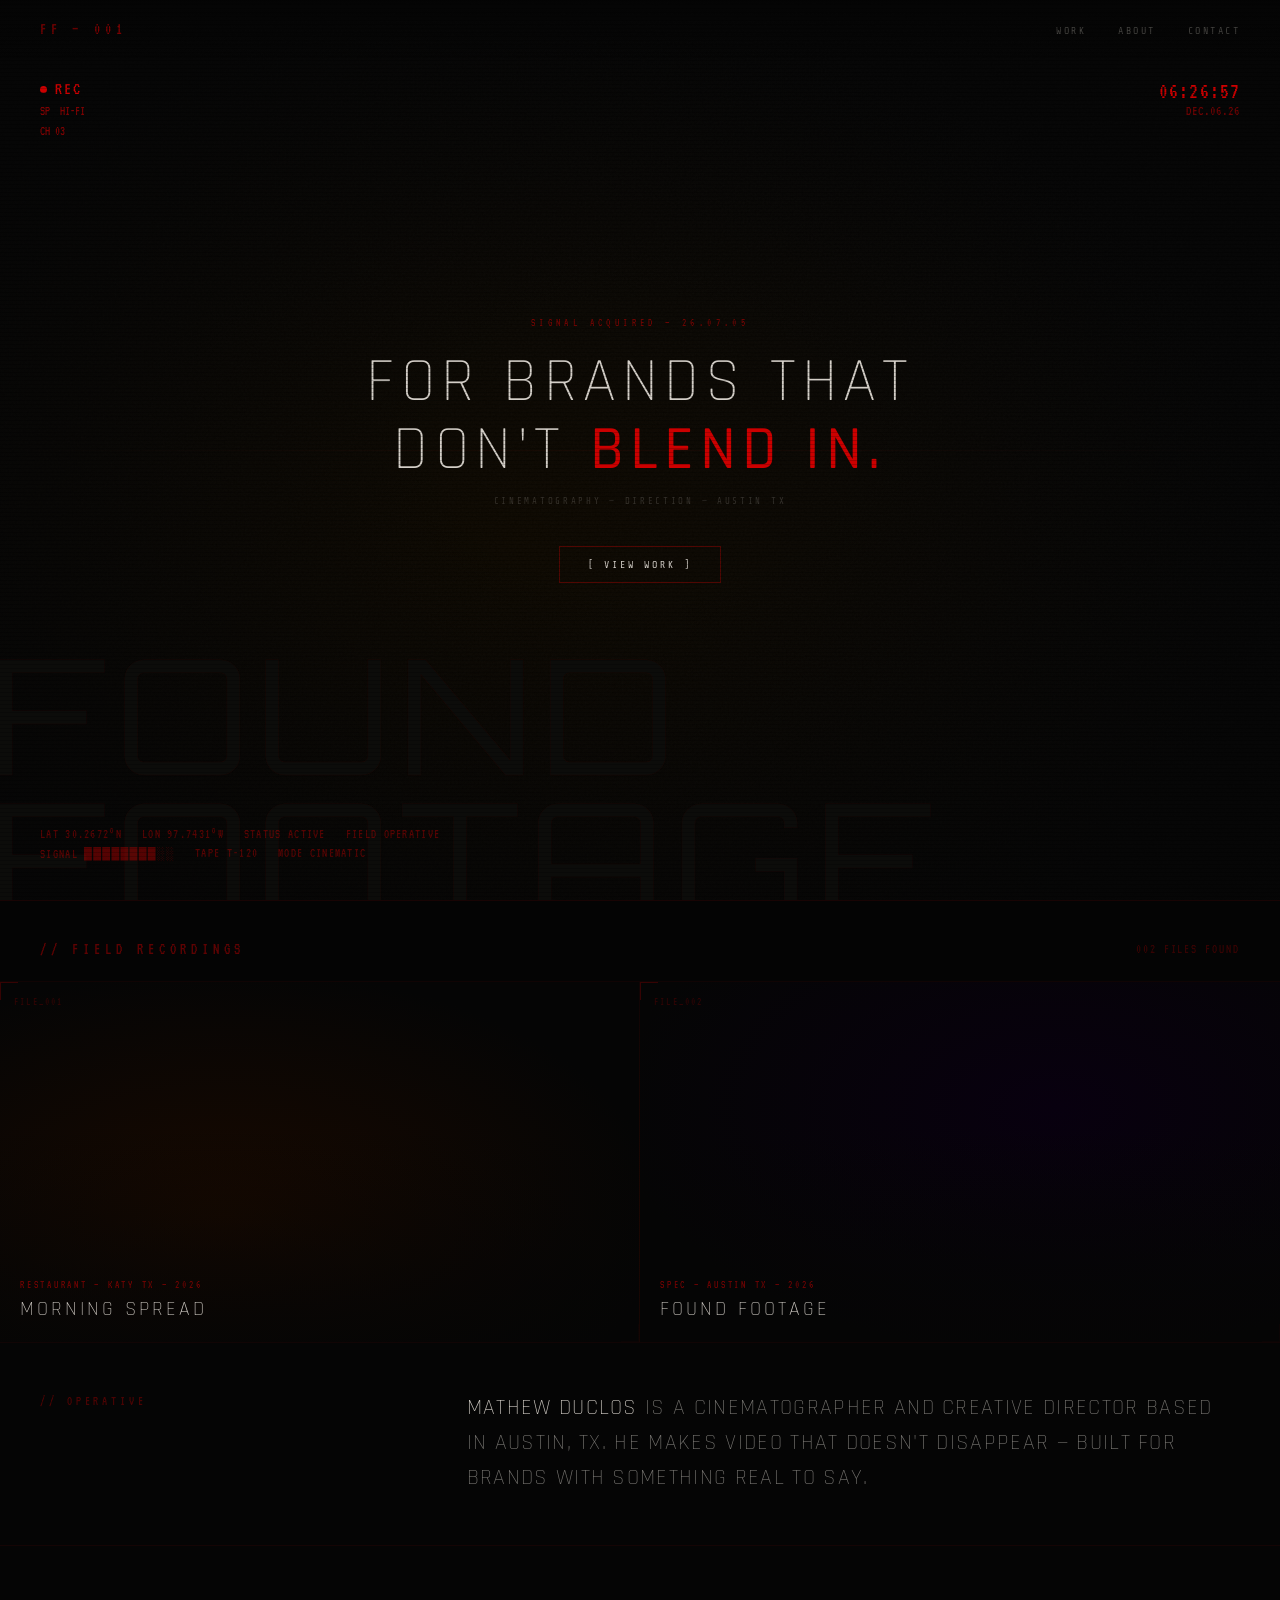
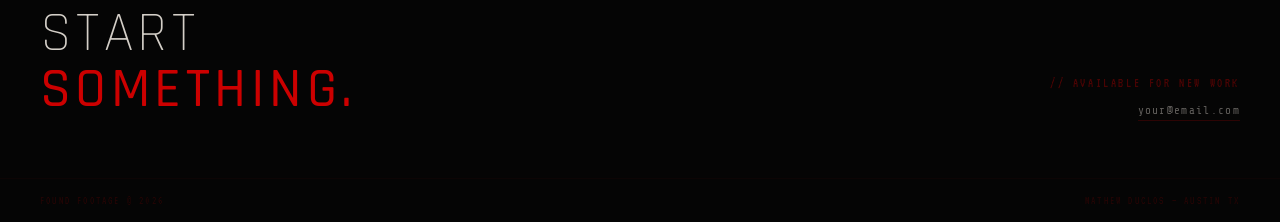
==== index.html @ 3bed8c9e "Update index.html" ====
<!DOCTYPE html>
<html lang="en">
<head>
<meta charset="UTF-8">
<meta name="viewport" content="width=device-width, initial-scale=1.0">
<title>Found Footage — Mathew Duclos</title>
<meta name="description" content="Cinematography and creative direction for brands that don't blend in. Austin, TX.">
<link rel="preconnect" href="https://fonts.googleapis.com">
<link rel="preconnect" href="https://fonts.gstatic.com" crossorigin>
<link href="https://fonts.googleapis.com/css2?family=Share+Tech+Mono&family=VT323&family=Rajdhani:wght@300;400;500;600&family=Orbitron:wght@400;500&display=swap" rel="stylesheet">
<style>
  *, *::before, *::after { margin: 0; padding: 0; box-sizing: border-box; }

  :root {
    --red: #cc0000;
    --red-dim: rgba(204,0,0,0.4);
    --red-ghost: rgba(204,0,0,0.08);
    --white: #d4cfc8;
    --white-dim: rgba(212,207,200,0.4);
    --white-ghost: rgba(212,207,200,0.06);
    --bg: #050505;
    --bg-2: #080806;
    --mono: 'Share Tech Mono', monospace;
    --vt: 'VT323', monospace;
    --display: 'Rajdhani', sans-serif;
    --ghost: 'Orbitron', sans-serif;
  }

  html { scroll-behavior: smooth; }

  body {
    background: var(--bg);
    color: var(--white);
    font-family: var(--mono);
    overflow-x: hidden;
    cursor: crosshair;
  }

  /* SCANLINES */
  body::before {
    content: '';
    position: fixed;
    inset: 0;
    background: repeating-linear-gradient(
      0deg,
      transparent,
      transparent 3px,
      rgba(0,0,0,0.18) 3px,
      rgba(0,0,0,0.18) 4px
    );
    pointer-events: none;
    z-index: 9999;
  }

  /* NAV */
  nav {
    position: fixed;
    top: 0;
    left: 0;
    right: 0;
    z-index: 1000;
    padding: 20px 40px;
    display: flex;
    justify-content: space-between;
    align-items: center;
    background: linear-gradient(to bottom, rgba(5,5,5,0.9) 0%, transparent 100%);
  }

  .nav-logo {
    font-family: var(--vt);
    font-size: 16px;
    letter-spacing: 0.3em;
    color: rgba(204,0,0,0.6);
    text-transform: uppercase;
  }

  .nav-links {
    display: flex;
    gap: 32px;
    list-style: none;
  }

  .nav-links a {
    font-family: var(--mono);
    font-size: 10px;
    letter-spacing: 0.25em;
    color: rgba(212,207,200,0.3);
    text-decoration: none;
    text-transform: uppercase;
    transition: color 0.2s;
  }

  .nav-links a:hover { color: var(--red); }

  /* HERO */
  .hero {
    position: relative;
    height: 100vh;
    min-height: 600px;
    overflow: hidden;
    display: flex;
    align-items: center;
    justify-content: center;
  }

  /* VIDEO BACKGROUND — swap src when you have footage */
  .hero-video {
    position: absolute;
    inset: 0;
    width: 100%;
    height: 100%;
    object-fit: cover;
    opacity: 0.35;
    z-index: 0;
  }

  /* WORK SECTION BACKGROUND VIDEO */
  .work-video {
    position: absolute;
    inset: 0;
    width: 100%;
    height: 100%;
    object-fit: cover;
    opacity: 0.15;
    z-index: 0;
    filter: grayscale(30%);
  }

  .work-video-overlay {
    position: absolute;
    inset: 0;
    background: var(--bg);
    opacity: 0.75;
    z-index: 1;
    pointer-events: none;
  }

  /* Placeholder bg until video is ready */
  .hero-bg {
    position: absolute;
    inset: 0;
    background: radial-gradient(ellipse at 40% 60%, #0d0800 0%, var(--bg) 70%);
    z-index: 0;
  }

  .hero-noise {
    position: absolute;
    inset: 0;
    opacity: 0.03;
    background-image: url("data:image/svg+xml,%3Csvg viewBox='0 0 512 512' xmlns='http://www.w3.org/2000/svg'%3E%3Cfilter id='n'%3E%3CfeTurbulence type='fractalNoise' baseFrequency='0.9' numOctaves='4' stitchTiles='stitch'/%3E%3CfeColorMatrix type='saturate' values='0'/%3E%3C/filter%3E%3Crect width='100%25' height='100%25' filter='url(%23n)'/%3E%3C/svg%3E");
    z-index: 1;
  }

  .hero-vignette {
    position: absolute;
    inset: 0;
    background: radial-gradient(ellipse at center, transparent 20%, rgba(5,5,5,0.85) 100%);
    z-index: 2;
  }

  /* VHS GHOST TEXT */
  .hero-ghost {
    position: absolute;
    bottom: -30px;
    left: -10px;
    font-family: var(--ghost);
    font-size: clamp(80px, 17vw, 160px);
    color: #0c0c0a;
    letter-spacing: 0.06em;
    line-height: 0.9;
    -webkit-text-stroke: 0.5px rgba(204,0,0,0.08);
    user-select: none;
    z-index: 2;
    pointer-events: none;
  }

  /* VHS HUD — top */
  .vhs-top {
    position: absolute;
    top: 0;
    left: 0;
    right: 0;
    padding: 80px 40px 24px;
    display: flex;
    justify-content: space-between;
    align-items: flex-start;
    z-index: 5;
  }

  .vhs-left { display: flex; flex-direction: column; gap: 4px; }

  .rec-row { display: flex; align-items: center; gap: 8px; }

  .rec-dot {
    width: 7px;
    height: 7px;
    background: var(--red);
    border-radius: 50%;
    animation: blink 1.2s ease-in-out infinite;
  }

  @keyframes blink {
    0%, 100% { opacity: 1; }
    50% { opacity: 0.2; }
  }

  .rec-label {
    font-family: var(--vt);
    font-size: 18px;
    color: var(--red);
    letter-spacing: 0.1em;
  }

  .vhs-meta {
    font-family: var(--vt);
    font-size: 13px;
    color: var(--red);
    opacity: 0.6;
    line-height: 1.5;
  }

  .vhs-right { text-align: right; }

  .vhs-time {
    font-family: var(--vt);
    font-size: 22px;
    color: var(--red);
    letter-spacing: 0.05em;
  }

  .vhs-date {
    font-family: var(--vt);
    font-size: 14px;
    color: var(--red);
    opacity: 0.5;
    margin-top: 2px;
  }

  /* HERO CENTER CONTENT */
  .hero-content {
    position: relative;
    z-index: 6;
    text-align: center;
    padding: 0 20px;
  }

  .hero-eyebrow {
    font-family: var(--vt);
    font-size: 11px;
    letter-spacing: 0.4em;
    color: var(--red);
    opacity: 0.5;
    text-transform: uppercase;
    margin-bottom: 20px;
  }

  .hero-headline {
    font-family: var(--display);
    font-weight: 300;
    font-size: clamp(36px, 6vw, 62px);
    color: var(--white);
    letter-spacing: 0.1em;
    line-height: 1.1;
    text-transform: uppercase;
    margin-bottom: 12px;
  }

  .hero-headline .accent { color: var(--red); font-weight: 500; }

  .hero-sub {
    font-family: var(--mono);
    font-size: 9px;
    letter-spacing: 0.3em;
    color: rgba(212,207,200,0.2);
    text-transform: uppercase;
    margin-bottom: 40px;
  }

  .hero-cta {
    display: inline-block;
    font-family: var(--mono);
    font-size: 10px;
    letter-spacing: 0.3em;
    color: var(--white);
    border: 0.5px solid rgba(204,0,0,0.35);
    padding: 12px 28px;
    background: transparent;
    cursor: crosshair;
    text-decoration: none;
    text-transform: uppercase;
    transition: border-color 0.2s, color 0.2s;
  }

  .hero-cta:hover {
    border-color: var(--red);
    color: var(--red);
  }

  /* VHS HUD — bottom */
  .vhs-bottom {
    position: absolute;
    bottom: 0;
    left: 0;
    right: 0;
    padding: 24px 40px 32px;
    z-index: 5;
  }

  .data-row {
    display: flex;
    flex-wrap: wrap;
    gap: 20px;
    margin-bottom: 6px;
  }

  .data-item {
    font-family: var(--vt);
    font-size: 13px;
    color: var(--red);
    opacity: 0.4;
    letter-spacing: 0.1em;
  }

  .data-item span { opacity: 1; color: var(--red); }

  .tracking-line {
    position: absolute;
    top: 50%;
    left: 0;
    right: 0;
    height: 1px;
    background: linear-gradient(to right, transparent, rgba(204,0,0,0.05), transparent);
    z-index: 3;
    pointer-events: none;
  }

  /* WORK SECTION */
  .work {
    background: var(--bg);
    border-top: 0.5px solid rgba(204,0,0,0.1);
    position: relative;
    overflow: hidden;
  }

  .work-header,
  .work-grid {
    position: relative;
    z-index: 2;
  }

  .work-header {
    padding: 40px 40px 24px;
    display: flex;
    justify-content: space-between;
    align-items: center;
    border-bottom: 0.5px solid rgba(204,0,0,0.06);
  }

  .work-label {
    font-family: var(--vt);
    font-size: 16px;
    letter-spacing: 0.3em;
    color: var(--red);
    opacity: 0.45;
    text-transform: uppercase;
  }

  .work-count {
    font-family: var(--vt);
    font-size: 13px;
    color: var(--red);
    opacity: 0.25;
    letter-spacing: 0.15em;
  }

  .work-grid {
    display: grid;
    grid-template-columns: 1fr 1fr;
  }

  /* Work items — swap background-image with your thumbnails later */
  .work-item {
    aspect-ratio: 16/9;
    position: relative;
    overflow: hidden;
    border-right: 0.5px solid rgba(204,0,0,0.06);
    cursor: crosshair;
    display: block;
    text-decoration: none;
    color: inherit;
  }

  .work-item:last-child { border-right: none; }

  .work-item-1 { background: radial-gradient(ellipse at 35% 65%, #180900 0%, var(--bg) 75%); }

  .work-item-video {
    position: absolute;
    inset: 0;
    width: 100%;
    height: 100%;
    object-fit: cover;
    z-index: 1;
  }

  .work-item-inner-video {
    z-index: 3;
    pointer-events: none;
    background: linear-gradient(to top, rgba(5,5,5,0.85) 0%, transparent 50%);
  }
  .work-item-2 { background: radial-gradient(ellipse at 65% 35%, #08000f 0%, var(--bg) 75%); }

  .work-item-corner {
    position: absolute;
    top: 0;
    left: 0;
    width: 18px;
    height: 18px;
    border-left: 0.5px solid rgba(204,0,0,0.25);
    border-top: 0.5px solid rgba(204,0,0,0.25);
    z-index: 2;
  }

  .work-item-corner-br {
    position: absolute;
    bottom: 0;
    right: 0;
    width: 18px;
    height: 18px;
    border-right: 0.5px solid rgba(204,0,0,0.15);
    border-bottom: 0.5px solid rgba(204,0,0,0.15);
    z-index: 2;
  }

  .work-item-file {
    position: absolute;
    top: 14px;
    left: 14px;
    font-family: var(--vt);
    font-size: 11px;
    color: var(--red);
    opacity: 0.2;
    letter-spacing: 0.2em;
    z-index: 2;
  }

  .work-item-inner {
    position: absolute;
    inset: 0;
    display: flex;
    flex-direction: column;
    justify-content: flex-end;
    padding: 20px;
    z-index: 2;
    background: linear-gradient(to top, rgba(5,5,5,0.8) 0%, transparent 60%);
  }

  .work-item-tag {
    font-family: var(--vt);
    font-size: 11px;
    letter-spacing: 0.25em;
    color: var(--red);
    opacity: 0.5;
    text-transform: uppercase;
    margin-bottom: 6px;
  }

  .work-item-title {
    font-family: var(--display);
    font-weight: 300;
    font-size: 20px;
    letter-spacing: 0.15em;
    color: var(--white);
    text-transform: uppercase;
  }

  /* ADD YOUR VIDEO THUMBNAILS HERE LATER:
     .work-item-1 { background-image: url('thumbnails/morning-spread.jpg'); background-size: cover; }
     .work-item-2 { background-image: url('thumbnails/found-footage-spec.jpg'); background-size: cover; }
  */

  /* ABOUT STRIP */
  .about-strip {
    padding: 48px 40px;
    border-top: 0.5px solid rgba(204,0,0,0.06);
    display: grid;
    grid-template-columns: 1fr 2fr;
    gap: 40px;
    align-items: start;
  }

  .about-label {
    font-family: var(--vt);
    font-size: 13px;
    letter-spacing: 0.3em;
    color: var(--red);
    opacity: 0.35;
    text-transform: uppercase;
    padding-top: 4px;
  }

  .about-text {
    font-family: var(--display);
    font-weight: 300;
    font-size: clamp(16px, 2.5vw, 22px);
    color: rgba(212,207,200,0.55);
    letter-spacing: 0.06em;
    line-height: 1.6;
    text-transform: uppercase;
  }

  .about-text .accent { color: var(--white); }

  /* CONTACT */
  .contact {
    padding: 60px 40px;
    border-top: 0.5px solid rgba(204,0,0,0.08);
    display: flex;
    justify-content: space-between;
    align-items: flex-end;
  }

  .contact-headline {
    font-family: var(--display);
    font-weight: 300;
    font-size: clamp(32px, 5.5vw, 56px);
    color: var(--white);
    letter-spacing: 0.08em;
    line-height: 1;
    text-transform: uppercase;
  }

  .contact-headline .accent { color: var(--red); font-weight: 500; }

  .contact-right { text-align: right; }

  .contact-status {
    font-family: var(--vt);
    font-size: 13px;
    letter-spacing: 0.2em;
    color: var(--red);
    opacity: 0.35;
    text-transform: uppercase;
    margin-bottom: 10px;
  }

  .contact-email {
    font-family: var(--mono);
    font-size: 11px;
    letter-spacing: 0.12em;
    color: rgba(212,207,200,0.45);
    text-decoration: none;
    border-bottom: 0.5px solid rgba(204,0,0,0.2);
    padding-bottom: 3px;
    transition: color 0.2s, border-color 0.2s;
  }

  .contact-email:hover {
    color: var(--red);
    border-color: var(--red);
  }

  /* FOOTER */
  footer {
    padding: 16px 40px;
    border-top: 0.5px solid rgba(204,0,0,0.04);
    display: flex;
    justify-content: space-between;
    align-items: center;
  }

  footer p {
    font-family: var(--vt);
    font-size: 11px;
    letter-spacing: 0.2em;
    color: rgba(204,0,0,0.15);
    text-transform: uppercase;
  }

  /* RESPONSIVE */
  @media (max-width: 640px) {
    nav { padding: 16px 20px; }
    .vhs-top { padding: 76px 20px 20px; }
    .vhs-bottom { padding: 16px 20px 24px; }
    .work-header { padding: 28px 20px 16px; }
    .work-grid { grid-template-columns: 1fr; }
    .work-item { border-right: none; border-bottom: 0.5px solid rgba(204,0,0,0.06); }
    .about-strip { grid-template-columns: 1fr; gap: 16px; padding: 36px 20px; }
    .contact { flex-direction: column; gap: 32px; padding: 40px 20px; }
    .contact-right { text-align: left; }
    footer { padding: 14px 20px; flex-direction: column; gap: 6px; }
    .data-row { gap: 12px; }
    .hero-ghost { font-size: 60px; }
  }

  @media (prefers-reduced-motion: reduce) {
    .rec-dot { animation: none; }
  }
</style>
</head>
<body>

<nav>
  <div class="nav-logo">FF — 001</div>
  <ul class="nav-links">
    <li><a href="#work">Work</a></li>
    <li><a href="#about">About</a></li>
    <li><a href="#contact">Contact</a></li>
  </ul>
</nav>

<section class="hero">
  <div class="hero-bg"></div>

  <!-- HERO VIDEO — drop hero.mp4 into a /video folder in your repo, then this plays automatically -->
  <video class="hero-video" autoplay muted loop playsinline>
    <source src="video/hero.mp4" type="video/mp4">
  </video>

  <div class="hero-noise"></div>
  <div class="hero-vignette"></div>
  <div class="tracking-line"></div>

  <div class="hero-ghost">FOUND<br>FOOTAGE</div>

  <div class="vhs-top">
    <div class="vhs-left">
      <div class="rec-row">
        <div class="rec-dot"></div>
        <div class="rec-label">REC</div>
      </div>
      <div class="vhs-meta">SP &nbsp;HI-FI<br>CH&nbsp;03</div>
    </div>
    <div class="vhs-right">
      <div class="vhs-time" id="vhs-time">00:00:00</div>
      <div class="vhs-date" id="vhs-date">JUL.05.26</div>
    </div>
  </div>

  <div class="hero-content">
    <p class="hero-eyebrow">Signal acquired — 26.07.05</p>
    <h1 class="hero-headline">
      For brands that<br>don't <span class="accent">blend in.</span>
    </h1>
    <p class="hero-sub">Cinematography — Direction — Austin TX</p>
    <a href="#work" class="hero-cta">[ view work ]</a>
  </div>

  <div class="vhs-bottom">
    <div class="data-row">
      <span class="data-item">LAT <span>30.2672°N</span></span>
      <span class="data-item">LON <span>97.7431°W</span></span>
      <span class="data-item">STATUS <span>ACTIVE</span></span>
      <span class="data-item">FIELD <span>OPERATIVE</span></span>
    </div>
    <div class="data-row">
      <span class="data-item">SIGNAL <span>████████░░</span></span>
      <span class="data-item">TAPE <span>T-120</span></span>
      <span class="data-item">MODE <span>CINEMATIC</span></span>
    </div>
  </div>
</section>

<section class="work" id="work">
  <!-- WORK SECTION VIDEO — drop work-bg.mp4 into /video folder -->
  <video class="work-video" autoplay muted loop playsinline>
    <source src="video/work-bg.mp4" type="video/mp4">
  </video>
  <div class="work-video-overlay"></div>

  <div class="work-header">
    <span class="work-label">// Field recordings</span>
    <span class="work-count">002 FILES FOUND</span>
  </div>
  <div class="work-grid">
    <div class="work-item work-item-1">
      <video class="work-item-video" autoplay muted loop playsinline>
        <source src="video/morning-spread.mp4" type="video/mp4">
      </video>
      <div class="work-item-corner"></div>
      <div class="work-item-corner-br"></div>
      <div class="work-item-file">FILE_001</div>
      <div class="work-item-inner work-item-inner-video">
        <p class="work-item-tag">Restaurant — Katy TX — 2026</p>
        <p class="work-item-title">Morning Spread</p>
      </div>
    </div>
    <div class="work-item work-item-2">
      <div class="work-item-corner"></div>
      <div class="work-item-corner-br"></div>
      <div class="work-item-file">FILE_002</div>
      <div class="work-item-inner">
        <p class="work-item-tag">Spec — Austin TX — 2026</p>
        <p class="work-item-title">Found Footage</p>
      </div>
    </div>
  </div>
</section>

<section class="about-strip" id="about">
  <div class="about-label">// Operative</div>
  <div class="about-text">
    <span class="accent">Mathew Duclos</span> is a cinematographer and creative director based in Austin, TX. He makes video that doesn't disappear — built for brands with something real to say.
  </div>
</section>

<section class="contact" id="contact">
  <h2 class="contact-headline">
    Start<br><span class="accent">something.</span>
  </h2>
  <div class="contact-right">
    <p class="contact-status">// Available for new work</p>
    <!-- UPDATE THIS EMAIL -->
    <a href="mailto:your@email.com" class="contact-email">your@email.com</a>
  </div>
</section>

<footer>
  <p>Found Footage © 2026</p>
  <p>Mathew Duclos — Austin TX</p>
</footer>

<script>
  function updateVHS() {
    const now = new Date();
    const h = String(now.getHours()).padStart(2,'0');
    const m = String(now.getMinutes()).padStart(2,'0');
    const s = String(now.getSeconds()).padStart(2,'0');
    const timeEl = document.getElementById('vhs-time');
    if (timeEl) timeEl.textContent = h + ':' + m + ':' + s;

    const months = ['JAN','FEB','MAR','APR','MAY','JUN','JUL','AUG','SEP','OCT','NOV','DEC'];
    const mo = months[now.getMonth()];
    const day = String(now.getDate()).padStart(2,'0');
    const yr = String(now.getFullYear()).slice(2);
    const dateEl = document.getElementById('vhs-date');
    if (dateEl) dateEl.textContent = mo + '.' + day + '.' + yr;
  }
  updateVHS();
  setInterval(updateVHS, 1000);
</script>

</body>
</html>
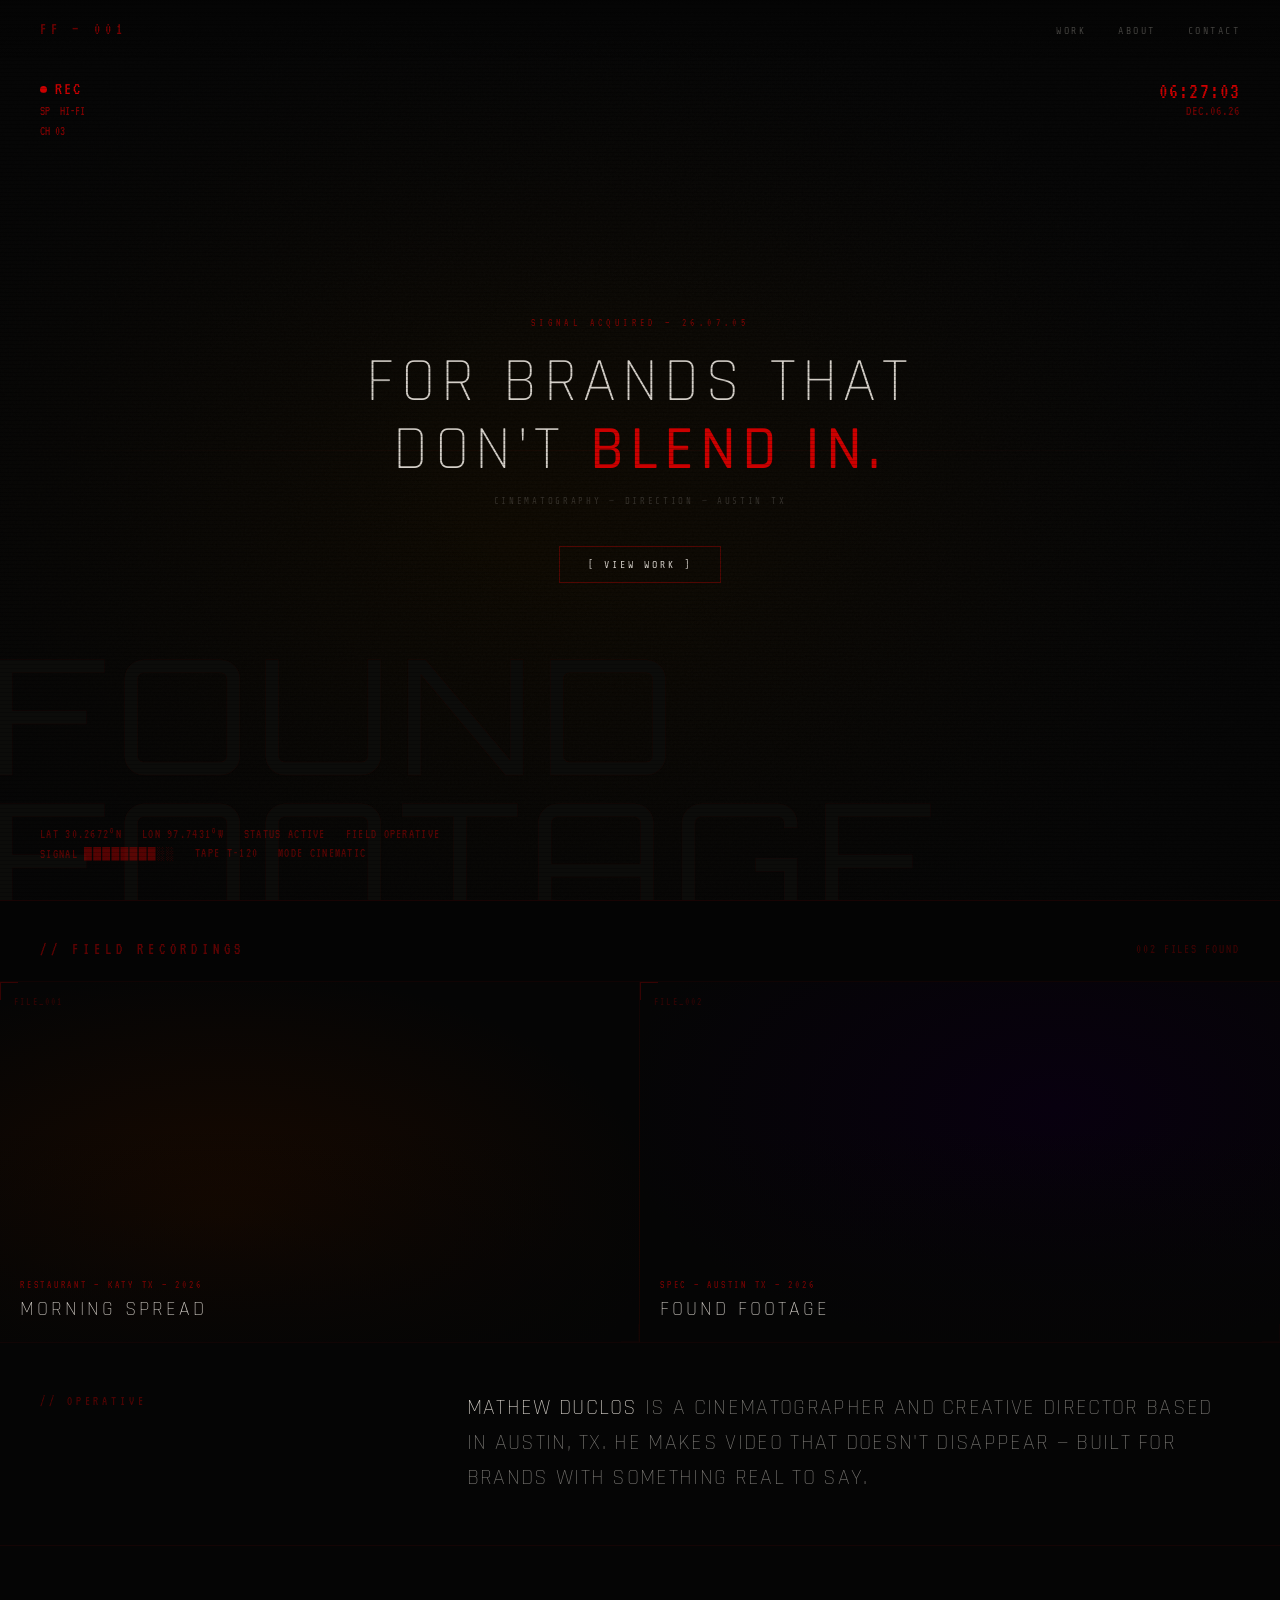
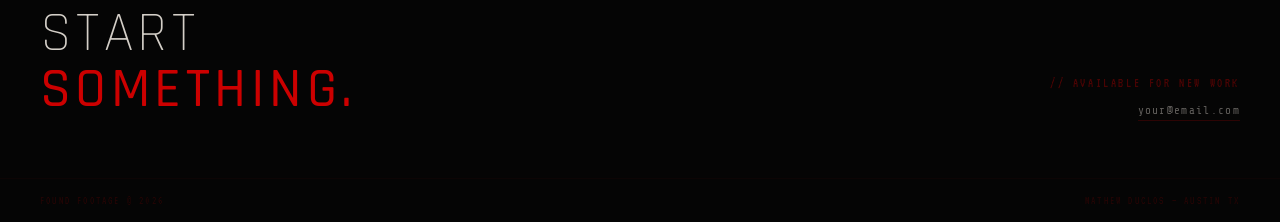
==== commit f1d798b3: "Update index.html" ====
--- a/index.html
+++ b/index.html
@@ -675,7 +675,7 @@
   <div class="work-grid">
     <div class="work-item work-item-1">
       <video class="work-item-video" autoplay muted loop playsinline>
-        <source src="video/morning-spread.mp4" type="video/mp4">
+        <source src="Video/Visual 1 web.mov" type="video/quicktime">
       </video>
       <div class="work-item-corner"></div>
       <div class="work-item-corner-br"></div>
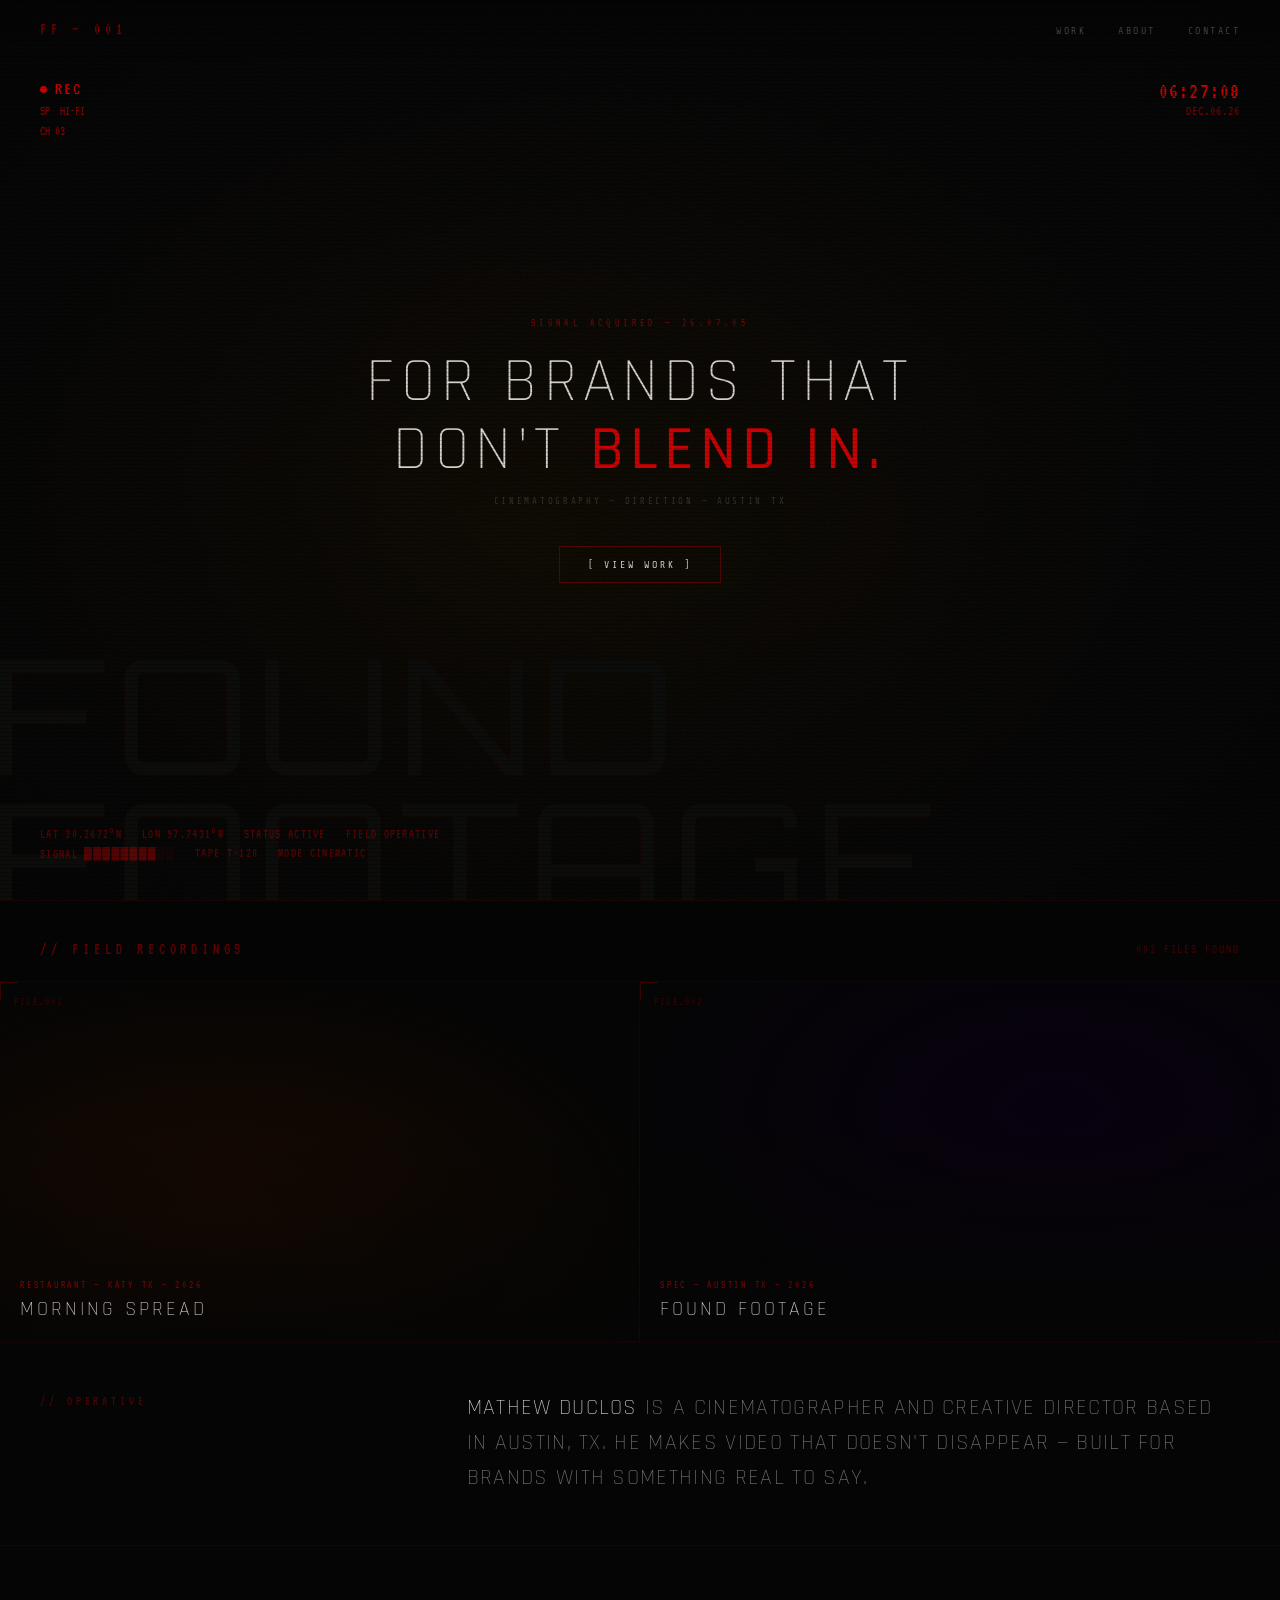
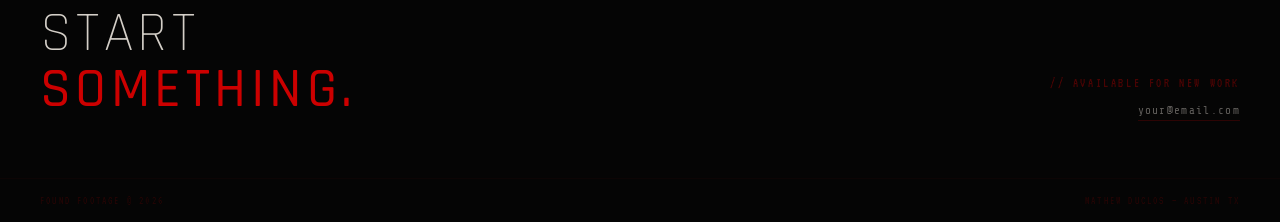
==== commit d81bc52e: "Update index.html" ====
--- a/index.html
+++ b/index.html
@@ -675,7 +675,7 @@
   <div class="work-grid">
     <div class="work-item work-item-1">
       <video class="work-item-video" autoplay muted loop playsinline>
-        <source src="Video/Visual 1 web.mov" type="video/quicktime">
+        <source src="Video/Web Final.mp4" type="video/mp4">
       </video>
       <div class="work-item-corner"></div>
       <div class="work-item-corner-br"></div>
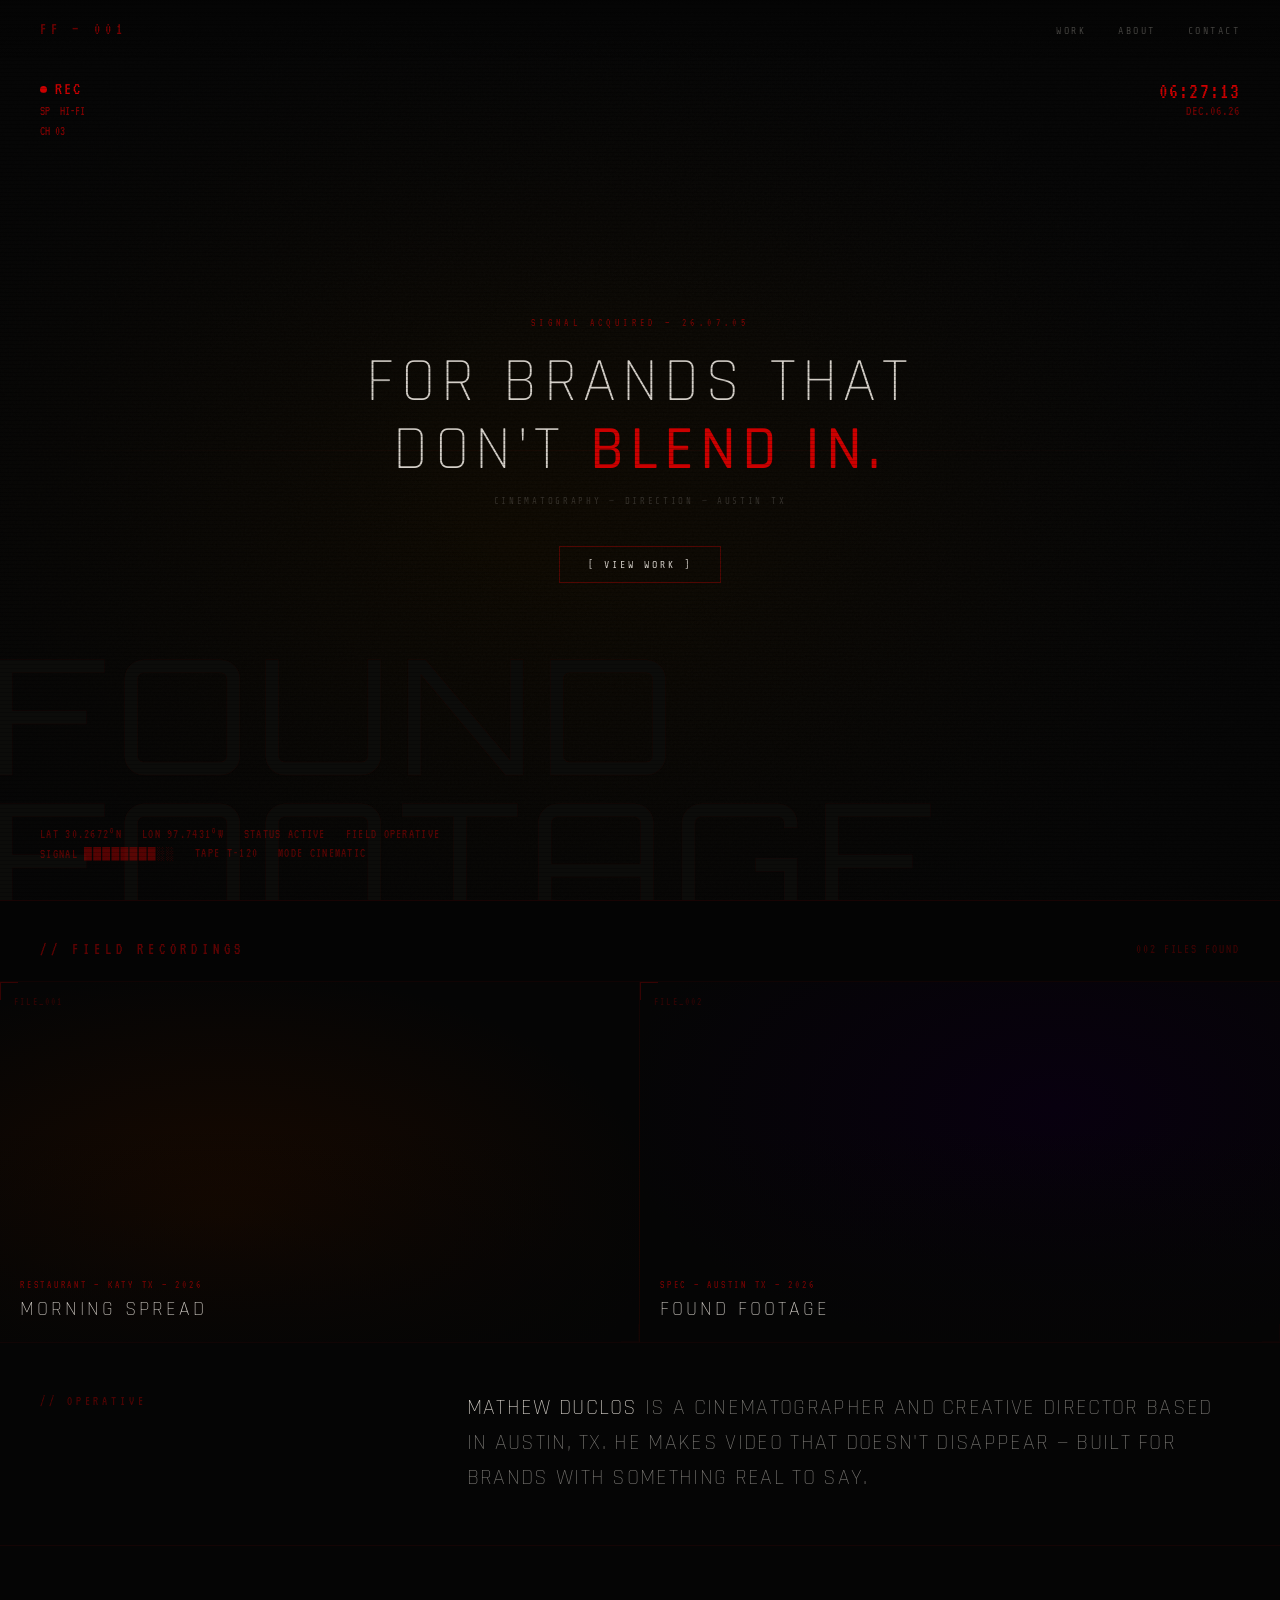
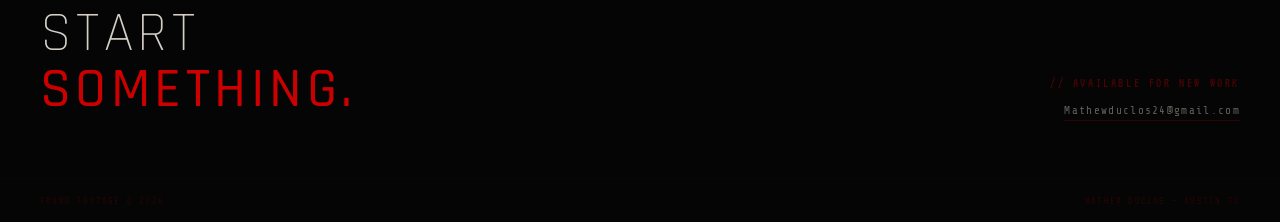
==== commit 9d32c81f: "Update index.html" ====
--- a/index.html
+++ b/index.html
@@ -400,11 +400,11 @@
     width: 100%;
     height: 100%;
     object-fit: cover;
-    z-index: 1;
+    z-index: 10000;
   }
 
   .work-item-inner-video {
-    z-index: 3;
+    z-index: 10001;
     pointer-events: none;
     background: linear-gradient(to top, rgba(5,5,5,0.85) 0%, transparent 50%);
   }
@@ -711,7 +711,7 @@
   <div class="contact-right">
     <p class="contact-status">// Available for new work</p>
     <!-- UPDATE THIS EMAIL -->
-    <a href="mailto:your@email.com" class="contact-email">your@email.com</a>
+    <a href="mailto:Mathewduclos24@gmail.com" class="contact-email">Mathewduclos24@gmail.com</a>
   </div>
 </section>
 
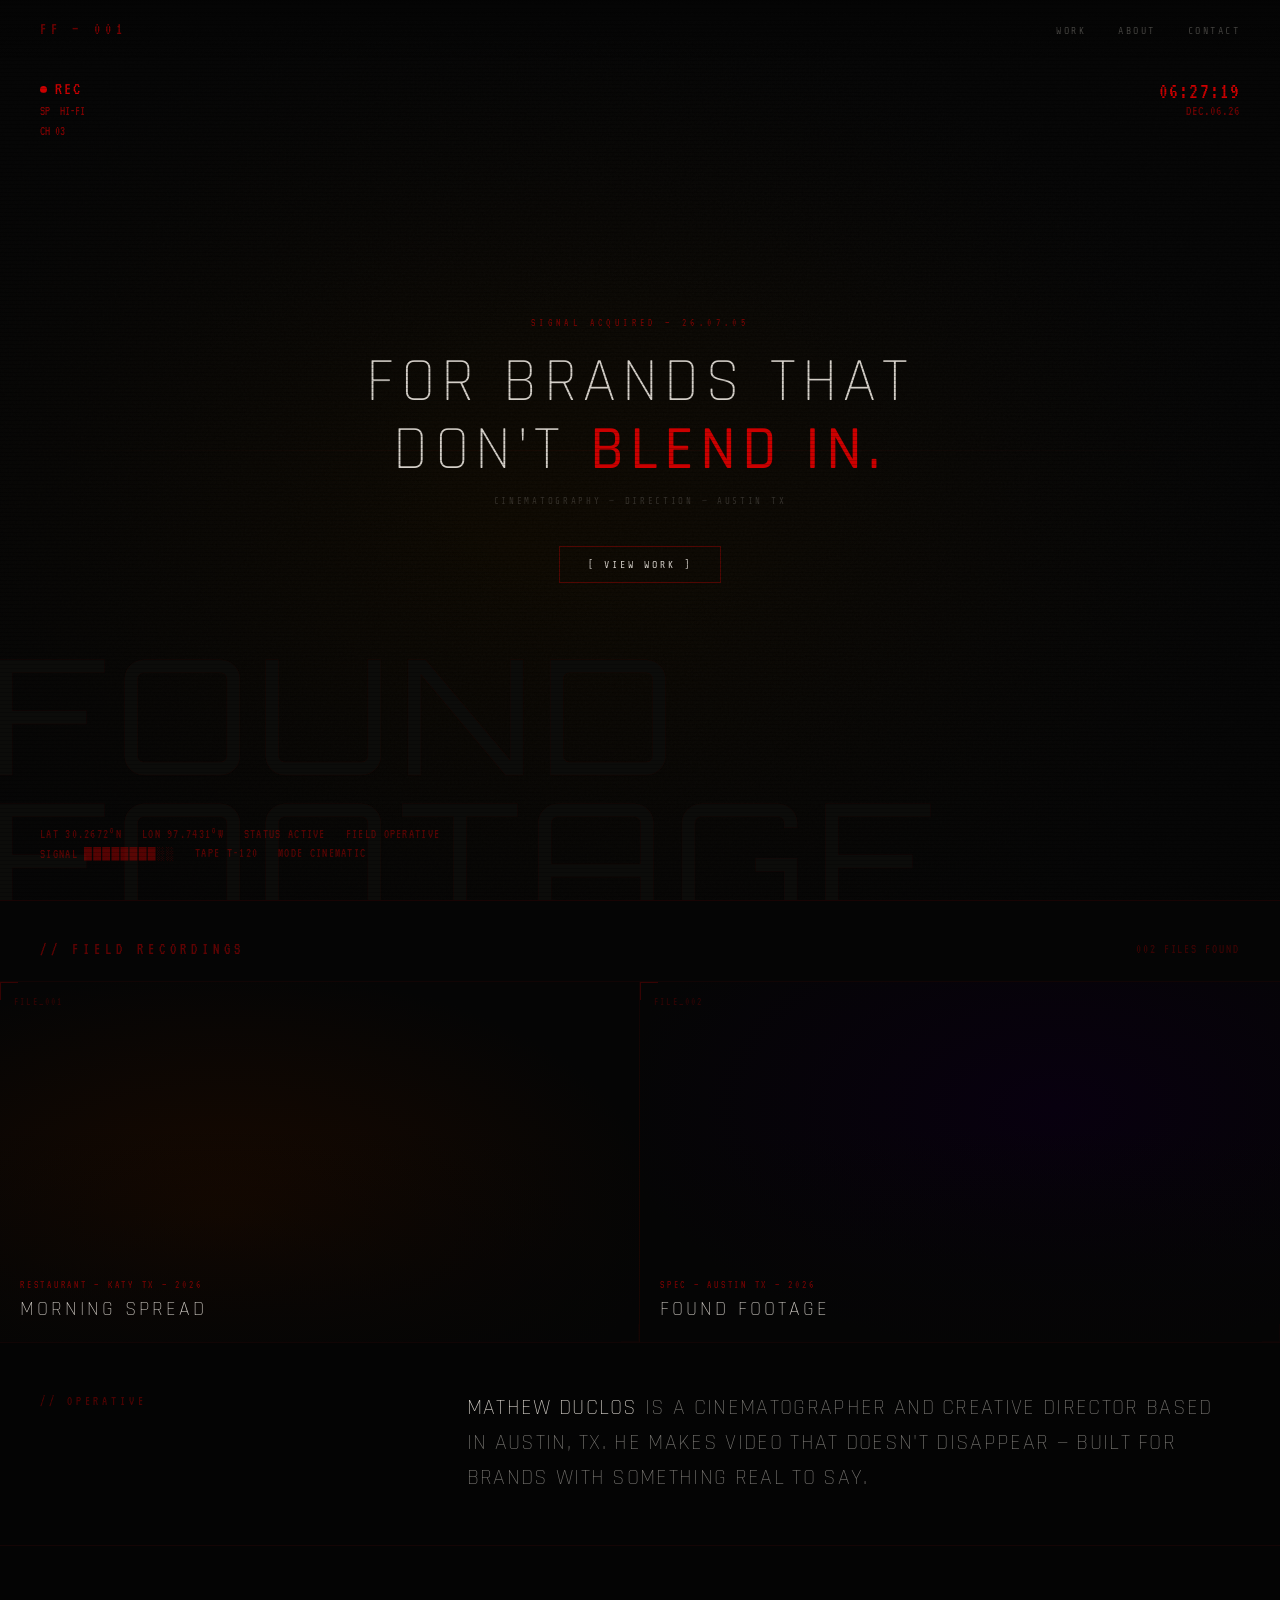
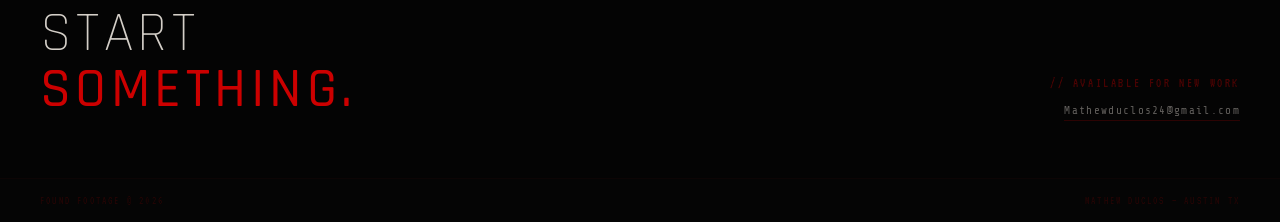
==== commit e5a6bccb: "Update index.html" ====
--- a/index.html
+++ b/index.html
@@ -13,13 +13,8 @@
 
   :root {
     --red: #cc0000;
-    --red-dim: rgba(204,0,0,0.4);
-    --red-ghost: rgba(204,0,0,0.08);
     --white: #d4cfc8;
-    --white-dim: rgba(212,207,200,0.4);
-    --white-ghost: rgba(212,207,200,0.06);
     --bg: #050505;
-    --bg-2: #080806;
     --mono: 'Share Tech Mono', monospace;
     --vt: 'VT323', monospace;
     --display: 'Rajdhani', sans-serif;
@@ -36,548 +31,104 @@
     cursor: crosshair;
   }
 
-  /* SCANLINES */
   body::before {
     content: '';
     position: fixed;
     inset: 0;
-    background: repeating-linear-gradient(
-      0deg,
-      transparent,
-      transparent 3px,
-      rgba(0,0,0,0.18) 3px,
-      rgba(0,0,0,0.18) 4px
-    );
+    background: repeating-linear-gradient(0deg, transparent, transparent 3px, rgba(0,0,0,0.18) 3px, rgba(0,0,0,0.18) 4px);
     pointer-events: none;
     z-index: 9999;
   }
 
-  /* NAV */
   nav {
-    position: fixed;
-    top: 0;
-    left: 0;
-    right: 0;
-    z-index: 1000;
-    padding: 20px 40px;
-    display: flex;
-    justify-content: space-between;
-    align-items: center;
+    position: fixed; top: 0; left: 0; right: 0; z-index: 1000;
+    padding: 20px 40px; display: flex; justify-content: space-between; align-items: center;
     background: linear-gradient(to bottom, rgba(5,5,5,0.9) 0%, transparent 100%);
   }
-
-  .nav-logo {
-    font-family: var(--vt);
-    font-size: 16px;
-    letter-spacing: 0.3em;
-    color: rgba(204,0,0,0.6);
-    text-transform: uppercase;
-  }
-
-  .nav-links {
-    display: flex;
-    gap: 32px;
-    list-style: none;
-  }
-
-  .nav-links a {
-    font-family: var(--mono);
-    font-size: 10px;
-    letter-spacing: 0.25em;
-    color: rgba(212,207,200,0.3);
-    text-decoration: none;
-    text-transform: uppercase;
-    transition: color 0.2s;
-  }
-
+  .nav-logo { font-family: var(--vt); font-size: 16px; letter-spacing: 0.3em; color: rgba(204,0,0,0.6); text-transform: uppercase; }
+  .nav-links { display: flex; gap: 32px; list-style: none; }
+  .nav-links a { font-family: var(--mono); font-size: 10px; letter-spacing: 0.25em; color: rgba(212,207,200,0.3); text-decoration: none; text-transform: uppercase; transition: color 0.2s; }
   .nav-links a:hover { color: var(--red); }
 
-  /* HERO */
-  .hero {
-    position: relative;
-    height: 100vh;
-    min-height: 600px;
-    overflow: hidden;
-    display: flex;
-    align-items: center;
-    justify-content: center;
-  }
-
-  /* VIDEO BACKGROUND — swap src when you have footage */
-  .hero-video {
-    position: absolute;
-    inset: 0;
-    width: 100%;
-    height: 100%;
-    object-fit: cover;
-    opacity: 0.35;
-    z-index: 0;
-  }
-
-  /* WORK SECTION BACKGROUND VIDEO */
-  .work-video {
-    position: absolute;
-    inset: 0;
-    width: 100%;
-    height: 100%;
-    object-fit: cover;
-    opacity: 0.15;
-    z-index: 0;
-    filter: grayscale(30%);
-  }
-
-  .work-video-overlay {
-    position: absolute;
-    inset: 0;
-    background: var(--bg);
-    opacity: 0.75;
-    z-index: 1;
-    pointer-events: none;
-  }
-
-  /* Placeholder bg until video is ready */
-  .hero-bg {
-    position: absolute;
-    inset: 0;
-    background: radial-gradient(ellipse at 40% 60%, #0d0800 0%, var(--bg) 70%);
-    z-index: 0;
-  }
-
-  .hero-noise {
-    position: absolute;
-    inset: 0;
-    opacity: 0.03;
-    background-image: url("data:image/svg+xml,%3Csvg viewBox='0 0 512 512' xmlns='http://www.w3.org/2000/svg'%3E%3Cfilter id='n'%3E%3CfeTurbulence type='fractalNoise' baseFrequency='0.9' numOctaves='4' stitchTiles='stitch'/%3E%3CfeColorMatrix type='saturate' values='0'/%3E%3C/filter%3E%3Crect width='100%25' height='100%25' filter='url(%23n)'/%3E%3C/svg%3E");
-    z-index: 1;
-  }
-
-  .hero-vignette {
-    position: absolute;
-    inset: 0;
-    background: radial-gradient(ellipse at center, transparent 20%, rgba(5,5,5,0.85) 100%);
-    z-index: 2;
-  }
-
-  /* VHS GHOST TEXT */
-  .hero-ghost {
-    position: absolute;
-    bottom: -30px;
-    left: -10px;
-    font-family: var(--ghost);
-    font-size: clamp(80px, 17vw, 160px);
-    color: #0c0c0a;
-    letter-spacing: 0.06em;
-    line-height: 0.9;
-    -webkit-text-stroke: 0.5px rgba(204,0,0,0.08);
-    user-select: none;
-    z-index: 2;
-    pointer-events: none;
-  }
-
-  /* VHS HUD — top */
-  .vhs-top {
-    position: absolute;
-    top: 0;
-    left: 0;
-    right: 0;
-    padding: 80px 40px 24px;
-    display: flex;
-    justify-content: space-between;
-    align-items: flex-start;
-    z-index: 5;
-  }
-
+  .hero { position: relative; height: 100vh; min-height: 600px; overflow: hidden; display: flex; align-items: center; justify-content: center; }
+
+  .hero-video { position: absolute; inset: 0; width: 100%; height: 100%; object-fit: cover; opacity: 0.35; z-index: 0; }
+  .hero-bg { position: absolute; inset: 0; background: radial-gradient(ellipse at 40% 60%, #0d0800 0%, var(--bg) 70%); z-index: 0; }
+  .hero-noise { position: absolute; inset: 0; opacity: 0.03; background-image: url("data:image/svg+xml,%3Csvg viewBox='0 0 512 512' xmlns='http://www.w3.org/2000/svg'%3E%3Cfilter id='n'%3E%3CfeTurbulence type='fractalNoise' baseFrequency='0.9' numOctaves='4' stitchTiles='stitch'/%3E%3CfeColorMatrix type='saturate' values='0'/%3E%3C/filter%3E%3Crect width='100%25' height='100%25' filter='url(%23n)'/%3E%3C/svg%3E"); z-index: 1; }
+  .hero-vignette { position: absolute; inset: 0; background: radial-gradient(ellipse at center, transparent 20%, rgba(5,5,5,0.85) 100%); z-index: 2; }
+
+  .hero-ghost { position: absolute; bottom: -30px; left: -10px; font-family: var(--ghost); font-size: clamp(80px, 17vw, 160px); color: #0c0c0a; letter-spacing: 0.06em; line-height: 0.9; -webkit-text-stroke: 0.5px rgba(204,0,0,0.08); user-select: none; z-index: 2; pointer-events: none; }
+
+  .vhs-top { position: absolute; top: 0; left: 0; right: 0; padding: 80px 40px 24px; display: flex; justify-content: space-between; align-items: flex-start; z-index: 5; }
   .vhs-left { display: flex; flex-direction: column; gap: 4px; }
-
   .rec-row { display: flex; align-items: center; gap: 8px; }
-
-  .rec-dot {
-    width: 7px;
-    height: 7px;
-    background: var(--red);
-    border-radius: 50%;
-    animation: blink 1.2s ease-in-out infinite;
-  }
-
-  @keyframes blink {
-    0%, 100% { opacity: 1; }
-    50% { opacity: 0.2; }
-  }
-
-  .rec-label {
-    font-family: var(--vt);
-    font-size: 18px;
-    color: var(--red);
-    letter-spacing: 0.1em;
-  }
-
-  .vhs-meta {
-    font-family: var(--vt);
-    font-size: 13px;
-    color: var(--red);
-    opacity: 0.6;
-    line-height: 1.5;
-  }
-
+  .rec-dot { width: 7px; height: 7px; background: var(--red); border-radius: 50%; animation: blink 1.2s ease-in-out infinite; }
+  @keyframes blink { 0%, 100% { opacity: 1; } 50% { opacity: 0.2; } }
+  .rec-label { font-family: var(--vt); font-size: 18px; color: var(--red); letter-spacing: 0.1em; }
+  .vhs-meta { font-family: var(--vt); font-size: 13px; color: var(--red); opacity: 0.6; line-height: 1.5; }
   .vhs-right { text-align: right; }
-
-  .vhs-time {
-    font-family: var(--vt);
-    font-size: 22px;
-    color: var(--red);
-    letter-spacing: 0.05em;
-  }
-
-  .vhs-date {
-    font-family: var(--vt);
-    font-size: 14px;
-    color: var(--red);
-    opacity: 0.5;
-    margin-top: 2px;
-  }
-
-  /* HERO CENTER CONTENT */
-  .hero-content {
-    position: relative;
-    z-index: 6;
-    text-align: center;
-    padding: 0 20px;
-  }
-
-  .hero-eyebrow {
-    font-family: var(--vt);
-    font-size: 11px;
-    letter-spacing: 0.4em;
-    color: var(--red);
-    opacity: 0.5;
-    text-transform: uppercase;
-    margin-bottom: 20px;
-  }
-
-  .hero-headline {
-    font-family: var(--display);
-    font-weight: 300;
-    font-size: clamp(36px, 6vw, 62px);
-    color: var(--white);
-    letter-spacing: 0.1em;
-    line-height: 1.1;
-    text-transform: uppercase;
-    margin-bottom: 12px;
-  }
-
+  .vhs-time { font-family: var(--vt); font-size: 22px; color: var(--red); letter-spacing: 0.05em; }
+  .vhs-date { font-family: var(--vt); font-size: 14px; color: var(--red); opacity: 0.5; margin-top: 2px; }
+
+  .hero-content { position: relative; z-index: 6; text-align: center; padding: 0 20px; }
+  .hero-eyebrow { font-family: var(--vt); font-size: 11px; letter-spacing: 0.4em; color: var(--red); opacity: 0.5; text-transform: uppercase; margin-bottom: 20px; }
+  .hero-headline { font-family: var(--display); font-weight: 300; font-size: clamp(36px, 6vw, 62px); color: var(--white); letter-spacing: 0.1em; line-height: 1.1; text-transform: uppercase; margin-bottom: 12px; }
   .hero-headline .accent { color: var(--red); font-weight: 500; }
-
-  .hero-sub {
-    font-family: var(--mono);
-    font-size: 9px;
-    letter-spacing: 0.3em;
-    color: rgba(212,207,200,0.2);
-    text-transform: uppercase;
-    margin-bottom: 40px;
-  }
-
-  .hero-cta {
-    display: inline-block;
-    font-family: var(--mono);
-    font-size: 10px;
-    letter-spacing: 0.3em;
-    color: var(--white);
-    border: 0.5px solid rgba(204,0,0,0.35);
-    padding: 12px 28px;
-    background: transparent;
-    cursor: crosshair;
-    text-decoration: none;
-    text-transform: uppercase;
-    transition: border-color 0.2s, color 0.2s;
-  }
-
-  .hero-cta:hover {
-    border-color: var(--red);
-    color: var(--red);
-  }
-
-  /* VHS HUD — bottom */
-  .vhs-bottom {
-    position: absolute;
-    bottom: 0;
-    left: 0;
-    right: 0;
-    padding: 24px 40px 32px;
-    z-index: 5;
-  }
-
-  .data-row {
-    display: flex;
-    flex-wrap: wrap;
-    gap: 20px;
-    margin-bottom: 6px;
-  }
-
-  .data-item {
-    font-family: var(--vt);
-    font-size: 13px;
-    color: var(--red);
-    opacity: 0.4;
-    letter-spacing: 0.1em;
-  }
-
+  .hero-sub { font-family: var(--mono); font-size: 9px; letter-spacing: 0.3em; color: rgba(212,207,200,0.2); text-transform: uppercase; margin-bottom: 40px; }
+  .hero-cta { display: inline-block; font-family: var(--mono); font-size: 10px; letter-spacing: 0.3em; color: var(--white); border: 0.5px solid rgba(204,0,0,0.35); padding: 12px 28px; background: transparent; cursor: crosshair; text-decoration: none; text-transform: uppercase; transition: border-color 0.2s, color 0.2s; }
+  .hero-cta:hover { border-color: var(--red); color: var(--red); }
+
+  .vhs-bottom { position: absolute; bottom: 0; left: 0; right: 0; padding: 24px 40px 32px; z-index: 5; }
+  .data-row { display: flex; flex-wrap: wrap; gap: 20px; margin-bottom: 6px; }
+  .data-item { font-family: var(--vt); font-size: 13px; color: var(--red); opacity: 0.4; letter-spacing: 0.1em; }
   .data-item span { opacity: 1; color: var(--red); }
-
-  .tracking-line {
-    position: absolute;
-    top: 50%;
-    left: 0;
-    right: 0;
-    height: 1px;
-    background: linear-gradient(to right, transparent, rgba(204,0,0,0.05), transparent);
-    z-index: 3;
-    pointer-events: none;
-  }
-
-  /* WORK SECTION */
-  .work {
-    background: var(--bg);
-    border-top: 0.5px solid rgba(204,0,0,0.1);
-    position: relative;
-    overflow: hidden;
-  }
-
-  .work-header,
-  .work-grid {
-    position: relative;
-    z-index: 2;
-  }
-
-  .work-header {
-    padding: 40px 40px 24px;
-    display: flex;
-    justify-content: space-between;
-    align-items: center;
-    border-bottom: 0.5px solid rgba(204,0,0,0.06);
-  }
-
-  .work-label {
-    font-family: var(--vt);
-    font-size: 16px;
-    letter-spacing: 0.3em;
-    color: var(--red);
-    opacity: 0.45;
-    text-transform: uppercase;
-  }
-
-  .work-count {
-    font-family: var(--vt);
-    font-size: 13px;
-    color: var(--red);
-    opacity: 0.25;
-    letter-spacing: 0.15em;
-  }
-
-  .work-grid {
-    display: grid;
-    grid-template-columns: 1fr 1fr;
-  }
-
-  /* Work items — swap background-image with your thumbnails later */
-  .work-item {
-    aspect-ratio: 16/9;
-    position: relative;
-    overflow: hidden;
-    border-right: 0.5px solid rgba(204,0,0,0.06);
-    cursor: crosshair;
-    display: block;
-    text-decoration: none;
-    color: inherit;
-  }
-
+  .tracking-line { position: absolute; top: 50%; left: 0; right: 0; height: 1px; background: linear-gradient(to right, transparent, rgba(204,0,0,0.05), transparent); z-index: 3; pointer-events: none; }
+
+  .work { background: var(--bg); border-top: 0.5px solid rgba(204,0,0,0.1); position: relative; overflow: hidden; }
+  .work-video { position: absolute; inset: 0; width: 100%; height: 100%; object-fit: cover; opacity: 0.08; z-index: 0; filter: grayscale(60%); }
+  .work-video-overlay { position: absolute; inset: 0; background: var(--bg); opacity: 0.4; z-index: 1; pointer-events: none; }
+  .work-header, .work-grid { position: relative; z-index: 2; }
+  .work-header { padding: 40px 40px 24px; display: flex; justify-content: space-between; align-items: center; border-bottom: 0.5px solid rgba(204,0,0,0.06); }
+  .work-label { font-family: var(--vt); font-size: 16px; letter-spacing: 0.3em; color: var(--red); opacity: 0.45; text-transform: uppercase; }
+  .work-count { font-family: var(--vt); font-size: 13px; color: var(--red); opacity: 0.25; letter-spacing: 0.15em; }
+  .work-grid { display: grid; grid-template-columns: 1fr 1fr; }
+
+  .work-item { aspect-ratio: 16/9; position: relative; overflow: hidden; border-right: 0.5px solid rgba(204,0,0,0.06); cursor: crosshair; display: block; text-decoration: none; color: inherit; }
   .work-item:last-child { border-right: none; }
-
   .work-item-1 { background: radial-gradient(ellipse at 35% 65%, #180900 0%, var(--bg) 75%); }
-
-  .work-item-video {
-    position: absolute;
-    inset: 0;
-    width: 100%;
-    height: 100%;
-    object-fit: cover;
-    z-index: 10000;
-  }
-
-  .work-item-inner-video {
-    z-index: 10001;
-    pointer-events: none;
-    background: linear-gradient(to top, rgba(5,5,5,0.85) 0%, transparent 50%);
-  }
+  .work-item-video { position: absolute; inset: 0; width: 100%; height: 100%; object-fit: cover; z-index: 10000; }
+  .work-item-inner-video { z-index: 10001; pointer-events: none; background: linear-gradient(to top, rgba(5,5,5,0.85) 0%, transparent 50%); }
   .work-item-2 { background: radial-gradient(ellipse at 65% 35%, #08000f 0%, var(--bg) 75%); }
-
-  .work-item-corner {
-    position: absolute;
-    top: 0;
-    left: 0;
-    width: 18px;
-    height: 18px;
-    border-left: 0.5px solid rgba(204,0,0,0.25);
-    border-top: 0.5px solid rgba(204,0,0,0.25);
-    z-index: 2;
-  }
-
-  .work-item-corner-br {
-    position: absolute;
-    bottom: 0;
-    right: 0;
-    width: 18px;
-    height: 18px;
-    border-right: 0.5px solid rgba(204,0,0,0.15);
-    border-bottom: 0.5px solid rgba(204,0,0,0.15);
-    z-index: 2;
-  }
-
-  .work-item-file {
-    position: absolute;
-    top: 14px;
-    left: 14px;
-    font-family: var(--vt);
-    font-size: 11px;
-    color: var(--red);
-    opacity: 0.2;
-    letter-spacing: 0.2em;
-    z-index: 2;
-  }
-
-  .work-item-inner {
-    position: absolute;
-    inset: 0;
-    display: flex;
-    flex-direction: column;
-    justify-content: flex-end;
-    padding: 20px;
-    z-index: 2;
-    background: linear-gradient(to top, rgba(5,5,5,0.8) 0%, transparent 60%);
-  }
-
-  .work-item-tag {
-    font-family: var(--vt);
-    font-size: 11px;
-    letter-spacing: 0.25em;
-    color: var(--red);
-    opacity: 0.5;
-    text-transform: uppercase;
-    margin-bottom: 6px;
-  }
-
-  .work-item-title {
-    font-family: var(--display);
-    font-weight: 300;
-    font-size: 20px;
-    letter-spacing: 0.15em;
-    color: var(--white);
-    text-transform: uppercase;
-  }
-
-  /* ADD YOUR VIDEO THUMBNAILS HERE LATER:
-     .work-item-1 { background-image: url('thumbnails/morning-spread.jpg'); background-size: cover; }
-     .work-item-2 { background-image: url('thumbnails/found-footage-spec.jpg'); background-size: cover; }
-  */
-
-  /* ABOUT STRIP */
-  .about-strip {
-    padding: 48px 40px;
-    border-top: 0.5px solid rgba(204,0,0,0.06);
-    display: grid;
-    grid-template-columns: 1fr 2fr;
-    gap: 40px;
-    align-items: start;
-  }
-
-  .about-label {
-    font-family: var(--vt);
-    font-size: 13px;
-    letter-spacing: 0.3em;
-    color: var(--red);
-    opacity: 0.35;
-    text-transform: uppercase;
-    padding-top: 4px;
-  }
-
-  .about-text {
-    font-family: var(--display);
-    font-weight: 300;
-    font-size: clamp(16px, 2.5vw, 22px);
-    color: rgba(212,207,200,0.55);
-    letter-spacing: 0.06em;
-    line-height: 1.6;
-    text-transform: uppercase;
-  }
-
+  .work-item-corner { position: absolute; top: 0; left: 0; width: 18px; height: 18px; border-left: 0.5px solid rgba(204,0,0,0.25); border-top: 0.5px solid rgba(204,0,0,0.25); z-index: 2; }
+  .work-item-corner-br { position: absolute; bottom: 0; right: 0; width: 18px; height: 18px; border-right: 0.5px solid rgba(204,0,0,0.15); border-bottom: 0.5px solid rgba(204,0,0,0.15); z-index: 2; }
+  .work-item-file { position: absolute; top: 14px; left: 14px; font-family: var(--vt); font-size: 11px; color: var(--red); opacity: 0.2; letter-spacing: 0.2em; z-index: 2; }
+  .work-item-inner { position: absolute; inset: 0; display: flex; flex-direction: column; justify-content: flex-end; padding: 20px; z-index: 2; background: linear-gradient(to top, rgba(5,5,5,0.8) 0%, transparent 60%); }
+  .work-item-tag { font-family: var(--vt); font-size: 11px; letter-spacing: 0.25em; color: var(--red); opacity: 0.5; text-transform: uppercase; margin-bottom: 6px; }
+  .work-item-title { font-family: var(--display); font-weight: 300; font-size: 20px; letter-spacing: 0.15em; color: var(--white); text-transform: uppercase; }
+  .work-item-2-video { position: absolute; inset: 0; width: 100%; height: 100%; object-fit: cover; z-index: 10000; }
+
+  .about-strip { padding: 48px 40px; border-top: 0.5px solid rgba(204,0,0,0.06); display: grid; grid-template-columns: 1fr 2fr; gap: 40px; align-items: start; position: relative; overflow: hidden; }
+  .about-video { position: absolute; inset: 0; width: 100%; height: 100%; object-fit: cover; opacity: 0.06; z-index: 0; filter: grayscale(80%) contrast(1.1); }
+  .about-video-overlay { position: absolute; inset: 0; background: var(--bg); opacity: 0.5; z-index: 1; pointer-events: none; }
+  .about-label, .about-text { position: relative; z-index: 2; }
+  .about-label { font-family: var(--vt); font-size: 13px; letter-spacing: 0.3em; color: var(--red); opacity: 0.35; text-transform: uppercase; padding-top: 4px; }
+  .about-text { font-family: var(--display); font-weight: 300; font-size: clamp(16px, 2.5vw, 22px); color: rgba(212,207,200,0.55); letter-spacing: 0.06em; line-height: 1.6; text-transform: uppercase; }
   .about-text .accent { color: var(--white); }
 
-  /* CONTACT */
-  .contact {
-    padding: 60px 40px;
-    border-top: 0.5px solid rgba(204,0,0,0.08);
-    display: flex;
-    justify-content: space-between;
-    align-items: flex-end;
-  }
-
-  .contact-headline {
-    font-family: var(--display);
-    font-weight: 300;
-    font-size: clamp(32px, 5.5vw, 56px);
-    color: var(--white);
-    letter-spacing: 0.08em;
-    line-height: 1;
-    text-transform: uppercase;
-  }
-
+  .contact { padding: 60px 40px; border-top: 0.5px solid rgba(204,0,0,0.08); display: flex; justify-content: space-between; align-items: flex-end; position: relative; overflow: hidden; }
+  .contact-video { position: absolute; inset: 0; width: 100%; height: 100%; object-fit: cover; opacity: 0.05; z-index: 0; filter: grayscale(70%); }
+  .contact-video-overlay { position: absolute; inset: 0; background: var(--bg); opacity: 0.55; z-index: 1; pointer-events: none; }
+  .contact-headline, .contact-right { position: relative; z-index: 2; }
+  .contact-headline { font-family: var(--display); font-weight: 300; font-size: clamp(32px, 5.5vw, 56px); color: var(--white); letter-spacing: 0.08em; line-height: 1; text-transform: uppercase; }
   .contact-headline .accent { color: var(--red); font-weight: 500; }
-
   .contact-right { text-align: right; }
-
-  .contact-status {
-    font-family: var(--vt);
-    font-size: 13px;
-    letter-spacing: 0.2em;
-    color: var(--red);
-    opacity: 0.35;
-    text-transform: uppercase;
-    margin-bottom: 10px;
-  }
-
-  .contact-email {
-    font-family: var(--mono);
-    font-size: 11px;
-    letter-spacing: 0.12em;
-    color: rgba(212,207,200,0.45);
-    text-decoration: none;
-    border-bottom: 0.5px solid rgba(204,0,0,0.2);
-    padding-bottom: 3px;
-    transition: color 0.2s, border-color 0.2s;
-  }
-
-  .contact-email:hover {
-    color: var(--red);
-    border-color: var(--red);
-  }
-
-  /* FOOTER */
-  footer {
-    padding: 16px 40px;
-    border-top: 0.5px solid rgba(204,0,0,0.04);
-    display: flex;
-    justify-content: space-between;
-    align-items: center;
-  }
-
-  footer p {
-    font-family: var(--vt);
-    font-size: 11px;
-    letter-spacing: 0.2em;
-    color: rgba(204,0,0,0.15);
-    text-transform: uppercase;
-  }
-
-  /* RESPONSIVE */
+  .contact-status { font-family: var(--vt); font-size: 13px; letter-spacing: 0.2em; color: var(--red); opacity: 0.35; text-transform: uppercase; margin-bottom: 10px; }
+  .contact-email { font-family: var(--mono); font-size: 11px; letter-spacing: 0.12em; color: rgba(212,207,200,0.45); text-decoration: none; border-bottom: 0.5px solid rgba(204,0,0,0.2); padding-bottom: 3px; transition: color 0.2s, border-color 0.2s; }
+  .contact-email:hover { color: var(--red); border-color: var(--red); }
+
+  footer { padding: 16px 40px; border-top: 0.5px solid rgba(204,0,0,0.04); display: flex; justify-content: space-between; align-items: center; }
+  footer p { font-family: var(--vt); font-size: 11px; letter-spacing: 0.2em; color: rgba(204,0,0,0.15); text-transform: uppercase; }
+
   @media (max-width: 640px) {
     nav { padding: 16px 20px; }
     .vhs-top { padding: 76px 20px 20px; }
@@ -592,10 +143,7 @@
     .data-row { gap: 12px; }
     .hero-ghost { font-size: 60px; }
   }
-
-  @media (prefers-reduced-motion: reduce) {
-    .rec-dot { animation: none; }
-  }
+  @media (prefers-reduced-motion: reduce) { .rec-dot { animation: none; } }
 </style>
 </head>
 <body>
@@ -611,24 +159,17 @@
 
 <section class="hero">
   <div class="hero-bg"></div>
-
-  <!-- HERO VIDEO — drop hero.mp4 into a /video folder in your repo, then this plays automatically -->
   <video class="hero-video" autoplay muted loop playsinline>
-    <source src="video/hero.mp4" type="video/mp4">
-  </video>
-
+    <source src="Video/found footage visualizer.mp4" type="video/mp4">
+  </video>
   <div class="hero-noise"></div>
   <div class="hero-vignette"></div>
   <div class="tracking-line"></div>
-
   <div class="hero-ghost">FOUND<br>FOOTAGE</div>
 
   <div class="vhs-top">
     <div class="vhs-left">
-      <div class="rec-row">
-        <div class="rec-dot"></div>
-        <div class="rec-label">REC</div>
-      </div>
+      <div class="rec-row"><div class="rec-dot"></div><div class="rec-label">REC</div></div>
       <div class="vhs-meta">SP &nbsp;HI-FI<br>CH&nbsp;03</div>
     </div>
     <div class="vhs-right">
@@ -639,9 +180,7 @@
 
   <div class="hero-content">
     <p class="hero-eyebrow">Signal acquired — 26.07.05</p>
-    <h1 class="hero-headline">
-      For brands that<br>don't <span class="accent">blend in.</span>
-    </h1>
+    <h1 class="hero-headline">For brands that<br>don't <span class="accent">blend in.</span></h1>
     <p class="hero-sub">Cinematography — Direction — Austin TX</p>
     <a href="#work" class="hero-cta">[ view work ]</a>
   </div>
@@ -662,9 +201,8 @@
 </section>
 
 <section class="work" id="work">
-  <!-- WORK SECTION VIDEO — drop work-bg.mp4 into /video folder -->
   <video class="work-video" autoplay muted loop playsinline>
-    <source src="video/work-bg.mp4" type="video/mp4">
+    <source src="Video/found footage visualizer.mp4" type="video/mp4">
   </video>
   <div class="work-video-overlay"></div>
 
@@ -686,10 +224,13 @@
       </div>
     </div>
     <div class="work-item work-item-2">
+      <video class="work-item-2-video" autoplay muted loop playsinline>
+        <source src="Video/found footage visualizer.mp4" type="video/mp4">
+      </video>
       <div class="work-item-corner"></div>
       <div class="work-item-corner-br"></div>
       <div class="work-item-file">FILE_002</div>
-      <div class="work-item-inner">
+      <div class="work-item-inner work-item-inner-video">
         <p class="work-item-tag">Spec — Austin TX — 2026</p>
         <p class="work-item-title">Found Footage</p>
       </div>
@@ -698,6 +239,10 @@
 </section>
 
 <section class="about-strip" id="about">
+  <video class="about-video" autoplay muted loop playsinline>
+    <source src="Video/found footage visualizer.mp4" type="video/mp4">
+  </video>
+  <div class="about-video-overlay"></div>
   <div class="about-label">// Operative</div>
   <div class="about-text">
     <span class="accent">Mathew Duclos</span> is a cinematographer and creative director based in Austin, TX. He makes video that doesn't disappear — built for brands with something real to say.
@@ -705,12 +250,13 @@
 </section>
 
 <section class="contact" id="contact">
-  <h2 class="contact-headline">
-    Start<br><span class="accent">something.</span>
-  </h2>
+  <video class="contact-video" autoplay muted loop playsinline>
+    <source src="Video/found footage visualizer.mp4" type="video/mp4">
+  </video>
+  <div class="contact-video-overlay"></div>
+  <h2 class="contact-headline">Start<br><span class="accent">something.</span></h2>
   <div class="contact-right">
     <p class="contact-status">// Available for new work</p>
-    <!-- UPDATE THIS EMAIL -->
     <a href="mailto:Mathewduclos24@gmail.com" class="contact-email">Mathewduclos24@gmail.com</a>
   </div>
 </section>
@@ -726,15 +272,9 @@
     const h = String(now.getHours()).padStart(2,'0');
     const m = String(now.getMinutes()).padStart(2,'0');
     const s = String(now.getSeconds()).padStart(2,'0');
-    const timeEl = document.getElementById('vhs-time');
-    if (timeEl) timeEl.textContent = h + ':' + m + ':' + s;
-
+    document.getElementById('vhs-time').textContent = h + ':' + m + ':' + s;
     const months = ['JAN','FEB','MAR','APR','MAY','JUN','JUL','AUG','SEP','OCT','NOV','DEC'];
-    const mo = months[now.getMonth()];
-    const day = String(now.getDate()).padStart(2,'0');
-    const yr = String(now.getFullYear()).slice(2);
-    const dateEl = document.getElementById('vhs-date');
-    if (dateEl) dateEl.textContent = mo + '.' + day + '.' + yr;
+    document.getElementById('vhs-date').textContent = months[now.getMonth()] + '.' + String(now.getDate()).padStart(2,'0') + '.' + String(now.getFullYear()).slice(2);
   }
   updateVHS();
   setInterval(updateVHS, 1000);
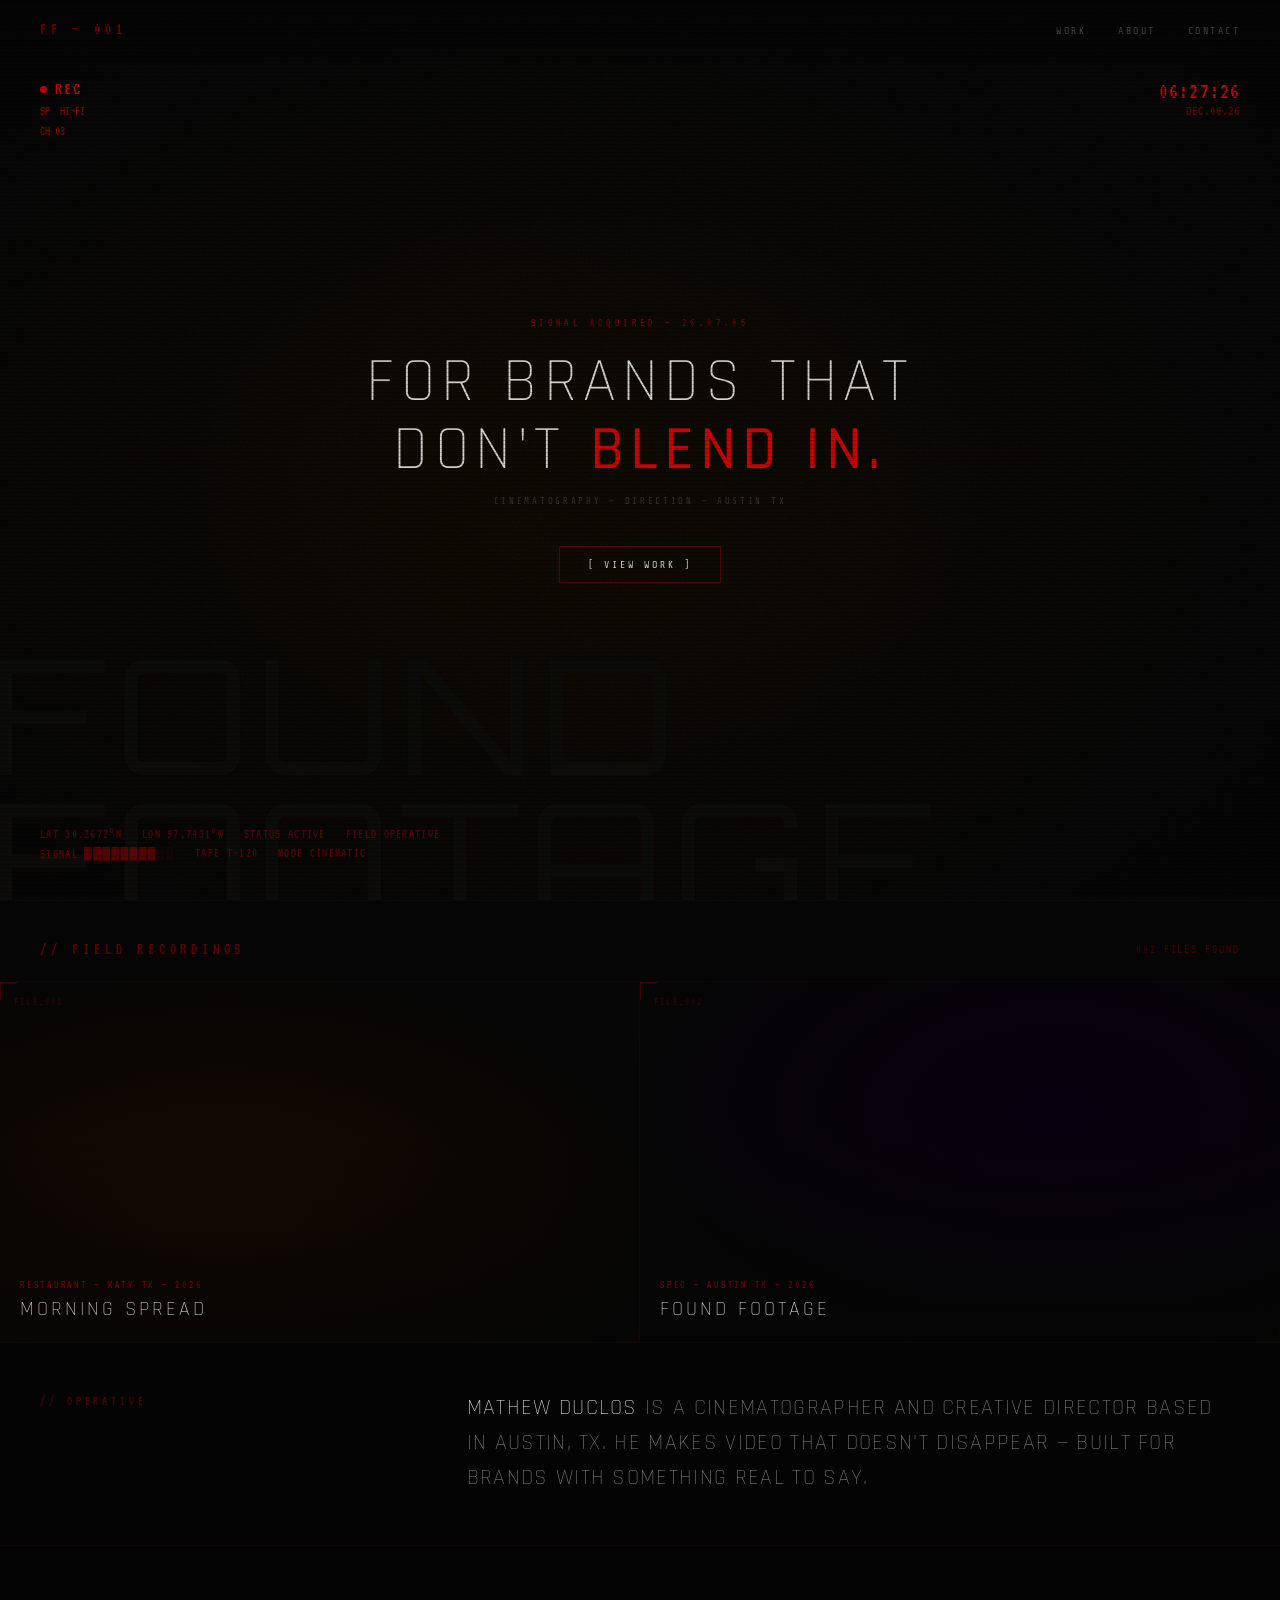
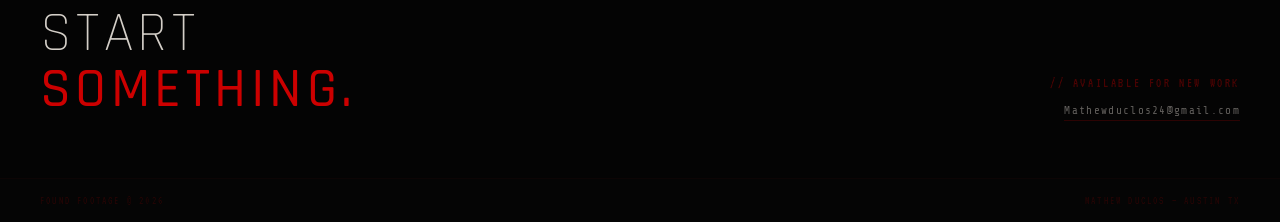
==== commit 19104863: "Update index.html" ====
--- a/index.html
+++ b/index.html
@@ -52,6 +52,7 @@
 
   .hero { position: relative; height: 100vh; min-height: 600px; overflow: hidden; display: flex; align-items: center; justify-content: center; }
 
+  /* HERO — uses the SHORT loop */
   .hero-video { position: absolute; inset: 0; width: 100%; height: 100%; object-fit: cover; opacity: 0.35; z-index: 0; }
   .hero-bg { position: absolute; inset: 0; background: radial-gradient(ellipse at 40% 60%, #0d0800 0%, var(--bg) 70%); z-index: 0; }
   .hero-noise { position: absolute; inset: 0; opacity: 0.03; background-image: url("data:image/svg+xml,%3Csvg viewBox='0 0 512 512' xmlns='http://www.w3.org/2000/svg'%3E%3Cfilter id='n'%3E%3CfeTurbulence type='fractalNoise' baseFrequency='0.9' numOctaves='4' stitchTiles='stitch'/%3E%3CfeColorMatrix type='saturate' values='0'/%3E%3C/filter%3E%3Crect width='100%25' height='100%25' filter='url(%23n)'/%3E%3C/svg%3E"); z-index: 1; }
@@ -85,6 +86,8 @@
   .tracking-line { position: absolute; top: 50%; left: 0; right: 0; height: 1px; background: linear-gradient(to right, transparent, rgba(204,0,0,0.05), transparent); z-index: 3; pointer-events: none; }
 
   .work { background: var(--bg); border-top: 0.5px solid rgba(204,0,0,0.1); position: relative; overflow: hidden; }
+
+  /* WORK SECTION BG — uses the SHORT loop too, very faint atmosphere */
   .work-video { position: absolute; inset: 0; width: 100%; height: 100%; object-fit: cover; opacity: 0.08; z-index: 0; filter: grayscale(60%); }
   .work-video-overlay { position: absolute; inset: 0; background: var(--bg); opacity: 0.4; z-index: 1; pointer-events: none; }
   .work-header, .work-grid { position: relative; z-index: 2; }
@@ -159,8 +162,9 @@
 
 <section class="hero">
   <div class="hero-bg"></div>
+  <!-- SHORT loop -->
   <video class="hero-video" autoplay muted loop playsinline>
-    <source src="Video/found footage visualizer.mp4" type="video/mp4">
+    <source src="Video/Web Visualizer short-1.mp4" type="video/mp4">
   </video>
   <div class="hero-noise"></div>
   <div class="hero-vignette"></div>
@@ -201,8 +205,9 @@
 </section>
 
 <section class="work" id="work">
+  <!-- SHORT loop, faint atmosphere -->
   <video class="work-video" autoplay muted loop playsinline>
-    <source src="Video/found footage visualizer.mp4" type="video/mp4">
+    <source src="Video/Web Visualizer short-1.mp4" type="video/mp4">
   </video>
   <div class="work-video-overlay"></div>
 
@@ -224,8 +229,9 @@
       </div>
     </div>
     <div class="work-item work-item-2">
+      <!-- FULL version, this is its real showcase -->
       <video class="work-item-2-video" autoplay muted loop playsinline>
-        <source src="Video/found footage visualizer.mp4" type="video/mp4">
+        <source src="Video/Web Visualizer.mp4" type="video/mp4">
       </video>
       <div class="work-item-corner"></div>
       <div class="work-item-corner-br"></div>
@@ -239,8 +245,9 @@
 </section>
 
 <section class="about-strip" id="about">
+  <!-- SHORT loop, near-invisible texture -->
   <video class="about-video" autoplay muted loop playsinline>
-    <source src="Video/found footage visualizer.mp4" type="video/mp4">
+    <source src="Video/Web Visualizer short-1.mp4" type="video/mp4">
   </video>
   <div class="about-video-overlay"></div>
   <div class="about-label">// Operative</div>
@@ -250,8 +257,9 @@
 </section>
 
 <section class="contact" id="contact">
+  <!-- SHORT loop, calm close -->
   <video class="contact-video" autoplay muted loop playsinline>
-    <source src="Video/found footage visualizer.mp4" type="video/mp4">
+    <source src="Video/Web Visualizer short-1.mp4" type="video/mp4">
   </video>
   <div class="contact-video-overlay"></div>
   <h2 class="contact-headline">Start<br><span class="accent">something.</span></h2>
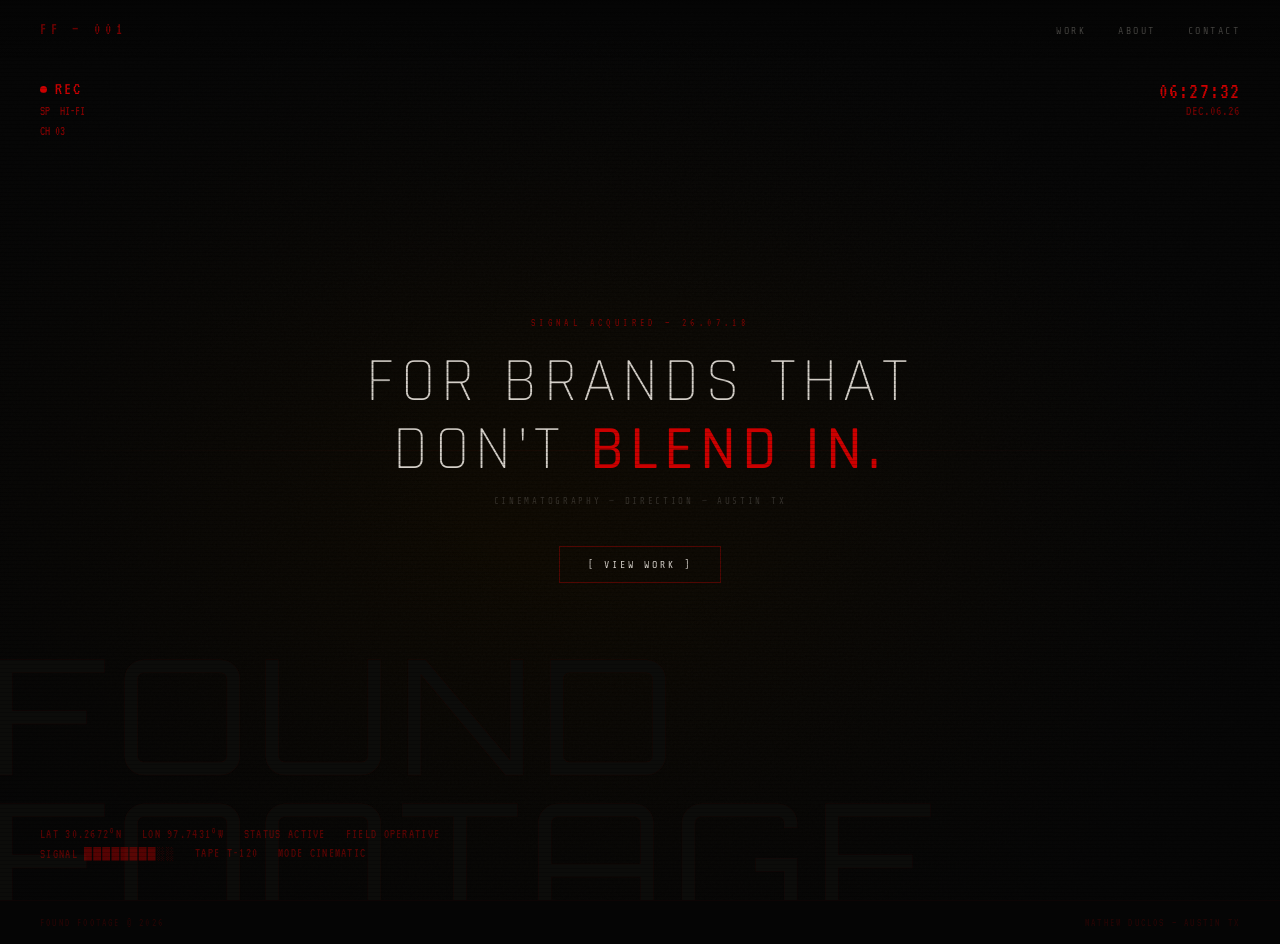
==== commit 9716a565: "Pages addeed" ====
--- a/index.html
+++ b/index.html
@@ -8,161 +8,21 @@
 <link rel="preconnect" href="https://fonts.googleapis.com">
 <link rel="preconnect" href="https://fonts.gstatic.com" crossorigin>
 <link href="https://fonts.googleapis.com/css2?family=Share+Tech+Mono&family=VT323&family=Rajdhani:wght@300;400;500;600&family=Orbitron:wght@400;500&display=swap" rel="stylesheet">
-<style>
-  *, *::before, *::after { margin: 0; padding: 0; box-sizing: border-box; }
-
-  :root {
-    --red: #cc0000;
-    --white: #d4cfc8;
-    --bg: #050505;
-    --mono: 'Share Tech Mono', monospace;
-    --vt: 'VT323', monospace;
-    --display: 'Rajdhani', sans-serif;
-    --ghost: 'Orbitron', sans-serif;
-  }
-
-  html { scroll-behavior: smooth; }
-
-  body {
-    background: var(--bg);
-    color: var(--white);
-    font-family: var(--mono);
-    overflow-x: hidden;
-    cursor: crosshair;
-  }
-
-  body::before {
-    content: '';
-    position: fixed;
-    inset: 0;
-    background: repeating-linear-gradient(0deg, transparent, transparent 3px, rgba(0,0,0,0.18) 3px, rgba(0,0,0,0.18) 4px);
-    pointer-events: none;
-    z-index: 9999;
-  }
-
-  nav {
-    position: fixed; top: 0; left: 0; right: 0; z-index: 1000;
-    padding: 20px 40px; display: flex; justify-content: space-between; align-items: center;
-    background: linear-gradient(to bottom, rgba(5,5,5,0.9) 0%, transparent 100%);
-  }
-  .nav-logo { font-family: var(--vt); font-size: 16px; letter-spacing: 0.3em; color: rgba(204,0,0,0.6); text-transform: uppercase; }
-  .nav-links { display: flex; gap: 32px; list-style: none; }
-  .nav-links a { font-family: var(--mono); font-size: 10px; letter-spacing: 0.25em; color: rgba(212,207,200,0.3); text-decoration: none; text-transform: uppercase; transition: color 0.2s; }
-  .nav-links a:hover { color: var(--red); }
-
-  .hero { position: relative; height: 100vh; min-height: 600px; overflow: hidden; display: flex; align-items: center; justify-content: center; }
-
-  /* HERO — uses the SHORT loop */
-  .hero-video { position: absolute; inset: 0; width: 100%; height: 100%; object-fit: cover; opacity: 0.35; z-index: 0; }
-  .hero-bg { position: absolute; inset: 0; background: radial-gradient(ellipse at 40% 60%, #0d0800 0%, var(--bg) 70%); z-index: 0; }
-  .hero-noise { position: absolute; inset: 0; opacity: 0.03; background-image: url("data:image/svg+xml,%3Csvg viewBox='0 0 512 512' xmlns='http://www.w3.org/2000/svg'%3E%3Cfilter id='n'%3E%3CfeTurbulence type='fractalNoise' baseFrequency='0.9' numOctaves='4' stitchTiles='stitch'/%3E%3CfeColorMatrix type='saturate' values='0'/%3E%3C/filter%3E%3Crect width='100%25' height='100%25' filter='url(%23n)'/%3E%3C/svg%3E"); z-index: 1; }
-  .hero-vignette { position: absolute; inset: 0; background: radial-gradient(ellipse at center, transparent 20%, rgba(5,5,5,0.85) 100%); z-index: 2; }
-
-  .hero-ghost { position: absolute; bottom: -30px; left: -10px; font-family: var(--ghost); font-size: clamp(80px, 17vw, 160px); color: #0c0c0a; letter-spacing: 0.06em; line-height: 0.9; -webkit-text-stroke: 0.5px rgba(204,0,0,0.08); user-select: none; z-index: 2; pointer-events: none; }
-
-  .vhs-top { position: absolute; top: 0; left: 0; right: 0; padding: 80px 40px 24px; display: flex; justify-content: space-between; align-items: flex-start; z-index: 5; }
-  .vhs-left { display: flex; flex-direction: column; gap: 4px; }
-  .rec-row { display: flex; align-items: center; gap: 8px; }
-  .rec-dot { width: 7px; height: 7px; background: var(--red); border-radius: 50%; animation: blink 1.2s ease-in-out infinite; }
-  @keyframes blink { 0%, 100% { opacity: 1; } 50% { opacity: 0.2; } }
-  .rec-label { font-family: var(--vt); font-size: 18px; color: var(--red); letter-spacing: 0.1em; }
-  .vhs-meta { font-family: var(--vt); font-size: 13px; color: var(--red); opacity: 0.6; line-height: 1.5; }
-  .vhs-right { text-align: right; }
-  .vhs-time { font-family: var(--vt); font-size: 22px; color: var(--red); letter-spacing: 0.05em; }
-  .vhs-date { font-family: var(--vt); font-size: 14px; color: var(--red); opacity: 0.5; margin-top: 2px; }
-
-  .hero-content { position: relative; z-index: 6; text-align: center; padding: 0 20px; }
-  .hero-eyebrow { font-family: var(--vt); font-size: 11px; letter-spacing: 0.4em; color: var(--red); opacity: 0.5; text-transform: uppercase; margin-bottom: 20px; }
-  .hero-headline { font-family: var(--display); font-weight: 300; font-size: clamp(36px, 6vw, 62px); color: var(--white); letter-spacing: 0.1em; line-height: 1.1; text-transform: uppercase; margin-bottom: 12px; }
-  .hero-headline .accent { color: var(--red); font-weight: 500; }
-  .hero-sub { font-family: var(--mono); font-size: 9px; letter-spacing: 0.3em; color: rgba(212,207,200,0.2); text-transform: uppercase; margin-bottom: 40px; }
-  .hero-cta { display: inline-block; font-family: var(--mono); font-size: 10px; letter-spacing: 0.3em; color: var(--white); border: 0.5px solid rgba(204,0,0,0.35); padding: 12px 28px; background: transparent; cursor: crosshair; text-decoration: none; text-transform: uppercase; transition: border-color 0.2s, color 0.2s; }
-  .hero-cta:hover { border-color: var(--red); color: var(--red); }
-
-  .vhs-bottom { position: absolute; bottom: 0; left: 0; right: 0; padding: 24px 40px 32px; z-index: 5; }
-  .data-row { display: flex; flex-wrap: wrap; gap: 20px; margin-bottom: 6px; }
-  .data-item { font-family: var(--vt); font-size: 13px; color: var(--red); opacity: 0.4; letter-spacing: 0.1em; }
-  .data-item span { opacity: 1; color: var(--red); }
-  .tracking-line { position: absolute; top: 50%; left: 0; right: 0; height: 1px; background: linear-gradient(to right, transparent, rgba(204,0,0,0.05), transparent); z-index: 3; pointer-events: none; }
-
-  .work { background: var(--bg); border-top: 0.5px solid rgba(204,0,0,0.1); position: relative; overflow: hidden; }
-
-  /* WORK SECTION BG — uses the SHORT loop too, very faint atmosphere */
-  .work-video { position: absolute; inset: 0; width: 100%; height: 100%; object-fit: cover; opacity: 0.08; z-index: 0; filter: grayscale(60%); }
-  .work-video-overlay { position: absolute; inset: 0; background: var(--bg); opacity: 0.4; z-index: 1; pointer-events: none; }
-  .work-header, .work-grid { position: relative; z-index: 2; }
-  .work-header { padding: 40px 40px 24px; display: flex; justify-content: space-between; align-items: center; border-bottom: 0.5px solid rgba(204,0,0,0.06); }
-  .work-label { font-family: var(--vt); font-size: 16px; letter-spacing: 0.3em; color: var(--red); opacity: 0.45; text-transform: uppercase; }
-  .work-count { font-family: var(--vt); font-size: 13px; color: var(--red); opacity: 0.25; letter-spacing: 0.15em; }
-  .work-grid { display: grid; grid-template-columns: 1fr 1fr; }
-
-  .work-item { aspect-ratio: 16/9; position: relative; overflow: hidden; border-right: 0.5px solid rgba(204,0,0,0.06); cursor: crosshair; display: block; text-decoration: none; color: inherit; }
-  .work-item:last-child { border-right: none; }
-  .work-item-1 { background: radial-gradient(ellipse at 35% 65%, #180900 0%, var(--bg) 75%); }
-  .work-item-video { position: absolute; inset: 0; width: 100%; height: 100%; object-fit: cover; z-index: 10000; }
-  .work-item-inner-video { z-index: 10001; pointer-events: none; background: linear-gradient(to top, rgba(5,5,5,0.85) 0%, transparent 50%); }
-  .work-item-2 { background: radial-gradient(ellipse at 65% 35%, #08000f 0%, var(--bg) 75%); }
-  .work-item-corner { position: absolute; top: 0; left: 0; width: 18px; height: 18px; border-left: 0.5px solid rgba(204,0,0,0.25); border-top: 0.5px solid rgba(204,0,0,0.25); z-index: 2; }
-  .work-item-corner-br { position: absolute; bottom: 0; right: 0; width: 18px; height: 18px; border-right: 0.5px solid rgba(204,0,0,0.15); border-bottom: 0.5px solid rgba(204,0,0,0.15); z-index: 2; }
-  .work-item-file { position: absolute; top: 14px; left: 14px; font-family: var(--vt); font-size: 11px; color: var(--red); opacity: 0.2; letter-spacing: 0.2em; z-index: 2; }
-  .work-item-inner { position: absolute; inset: 0; display: flex; flex-direction: column; justify-content: flex-end; padding: 20px; z-index: 2; background: linear-gradient(to top, rgba(5,5,5,0.8) 0%, transparent 60%); }
-  .work-item-tag { font-family: var(--vt); font-size: 11px; letter-spacing: 0.25em; color: var(--red); opacity: 0.5; text-transform: uppercase; margin-bottom: 6px; }
-  .work-item-title { font-family: var(--display); font-weight: 300; font-size: 20px; letter-spacing: 0.15em; color: var(--white); text-transform: uppercase; }
-  .work-item-2-video { position: absolute; inset: 0; width: 100%; height: 100%; object-fit: cover; z-index: 10000; }
-
-  .about-strip { padding: 48px 40px; border-top: 0.5px solid rgba(204,0,0,0.06); display: grid; grid-template-columns: 1fr 2fr; gap: 40px; align-items: start; position: relative; overflow: hidden; }
-  .about-video { position: absolute; inset: 0; width: 100%; height: 100%; object-fit: cover; opacity: 0.06; z-index: 0; filter: grayscale(80%) contrast(1.1); }
-  .about-video-overlay { position: absolute; inset: 0; background: var(--bg); opacity: 0.5; z-index: 1; pointer-events: none; }
-  .about-label, .about-text { position: relative; z-index: 2; }
-  .about-label { font-family: var(--vt); font-size: 13px; letter-spacing: 0.3em; color: var(--red); opacity: 0.35; text-transform: uppercase; padding-top: 4px; }
-  .about-text { font-family: var(--display); font-weight: 300; font-size: clamp(16px, 2.5vw, 22px); color: rgba(212,207,200,0.55); letter-spacing: 0.06em; line-height: 1.6; text-transform: uppercase; }
-  .about-text .accent { color: var(--white); }
-
-  .contact { padding: 60px 40px; border-top: 0.5px solid rgba(204,0,0,0.08); display: flex; justify-content: space-between; align-items: flex-end; position: relative; overflow: hidden; }
-  .contact-video { position: absolute; inset: 0; width: 100%; height: 100%; object-fit: cover; opacity: 0.05; z-index: 0; filter: grayscale(70%); }
-  .contact-video-overlay { position: absolute; inset: 0; background: var(--bg); opacity: 0.55; z-index: 1; pointer-events: none; }
-  .contact-headline, .contact-right { position: relative; z-index: 2; }
-  .contact-headline { font-family: var(--display); font-weight: 300; font-size: clamp(32px, 5.5vw, 56px); color: var(--white); letter-spacing: 0.08em; line-height: 1; text-transform: uppercase; }
-  .contact-headline .accent { color: var(--red); font-weight: 500; }
-  .contact-right { text-align: right; }
-  .contact-status { font-family: var(--vt); font-size: 13px; letter-spacing: 0.2em; color: var(--red); opacity: 0.35; text-transform: uppercase; margin-bottom: 10px; }
-  .contact-email { font-family: var(--mono); font-size: 11px; letter-spacing: 0.12em; color: rgba(212,207,200,0.45); text-decoration: none; border-bottom: 0.5px solid rgba(204,0,0,0.2); padding-bottom: 3px; transition: color 0.2s, border-color 0.2s; }
-  .contact-email:hover { color: var(--red); border-color: var(--red); }
-
-  footer { padding: 16px 40px; border-top: 0.5px solid rgba(204,0,0,0.04); display: flex; justify-content: space-between; align-items: center; }
-  footer p { font-family: var(--vt); font-size: 11px; letter-spacing: 0.2em; color: rgba(204,0,0,0.15); text-transform: uppercase; }
-
-  @media (max-width: 640px) {
-    nav { padding: 16px 20px; }
-    .vhs-top { padding: 76px 20px 20px; }
-    .vhs-bottom { padding: 16px 20px 24px; }
-    .work-header { padding: 28px 20px 16px; }
-    .work-grid { grid-template-columns: 1fr; }
-    .work-item { border-right: none; border-bottom: 0.5px solid rgba(204,0,0,0.06); }
-    .about-strip { grid-template-columns: 1fr; gap: 16px; padding: 36px 20px; }
-    .contact { flex-direction: column; gap: 32px; padding: 40px 20px; }
-    .contact-right { text-align: left; }
-    footer { padding: 14px 20px; flex-direction: column; gap: 6px; }
-    .data-row { gap: 12px; }
-    .hero-ghost { font-size: 60px; }
-  }
-  @media (prefers-reduced-motion: reduce) { .rec-dot { animation: none; } }
-</style>
+<link rel="stylesheet" href="style.css">
 </head>
 <body>
 
 <nav>
-  <div class="nav-logo">FF — 001</div>
+  <a href="index.html" class="nav-logo">FF — 001</a>
   <ul class="nav-links">
-    <li><a href="#work">Work</a></li>
-    <li><a href="#about">About</a></li>
-    <li><a href="#contact">Contact</a></li>
+    <li><a href="work.html">Work</a></li>
+    <li><a href="about.html">About</a></li>
+    <li><a href="contact.html">Contact</a></li>
   </ul>
 </nav>
 
 <section class="hero">
   <div class="hero-bg"></div>
-  <!-- SHORT loop -->
   <video class="hero-video" autoplay muted loop playsinline>
     <source src="Video/Web Visualizer short-1.mp4" type="video/mp4">
   </video>
@@ -178,15 +38,15 @@
     </div>
     <div class="vhs-right">
       <div class="vhs-time" id="vhs-time">00:00:00</div>
-      <div class="vhs-date" id="vhs-date">JUL.05.26</div>
+      <div class="vhs-date" id="vhs-date">JUL.18.26</div>
     </div>
   </div>
 
   <div class="hero-content">
-    <p class="hero-eyebrow">Signal acquired — 26.07.05</p>
+    <p class="hero-eyebrow">Signal acquired — 26.07.18</p>
     <h1 class="hero-headline">For brands that<br>don't <span class="accent">blend in.</span></h1>
     <p class="hero-sub">Cinematography — Direction — Austin TX</p>
-    <a href="#work" class="hero-cta">[ view work ]</a>
+    <a href="work.html" class="hero-cta">[ view work ]</a>
   </div>
 
   <div class="vhs-bottom">
@@ -201,71 +61,6 @@
       <span class="data-item">TAPE <span>T-120</span></span>
       <span class="data-item">MODE <span>CINEMATIC</span></span>
     </div>
-  </div>
-</section>
-
-<section class="work" id="work">
-  <!-- SHORT loop, faint atmosphere -->
-  <video class="work-video" autoplay muted loop playsinline>
-    <source src="Video/Web Visualizer short-1.mp4" type="video/mp4">
-  </video>
-  <div class="work-video-overlay"></div>
-
-  <div class="work-header">
-    <span class="work-label">// Field recordings</span>
-    <span class="work-count">002 FILES FOUND</span>
-  </div>
-  <div class="work-grid">
-    <div class="work-item work-item-1">
-      <video class="work-item-video" autoplay muted loop playsinline>
-        <source src="Video/Web Final.mp4" type="video/mp4">
-      </video>
-      <div class="work-item-corner"></div>
-      <div class="work-item-corner-br"></div>
-      <div class="work-item-file">FILE_001</div>
-      <div class="work-item-inner work-item-inner-video">
-        <p class="work-item-tag">Restaurant — Katy TX — 2026</p>
-        <p class="work-item-title">Morning Spread</p>
-      </div>
-    </div>
-    <div class="work-item work-item-2">
-      <!-- FULL version, this is its real showcase -->
-      <video class="work-item-2-video" autoplay muted loop playsinline>
-        <source src="Video/Web Visualizer.mp4" type="video/mp4">
-      </video>
-      <div class="work-item-corner"></div>
-      <div class="work-item-corner-br"></div>
-      <div class="work-item-file">FILE_002</div>
-      <div class="work-item-inner work-item-inner-video">
-        <p class="work-item-tag">Spec — Austin TX — 2026</p>
-        <p class="work-item-title">Found Footage</p>
-      </div>
-    </div>
-  </div>
-</section>
-
-<section class="about-strip" id="about">
-  <!-- SHORT loop, near-invisible texture -->
-  <video class="about-video" autoplay muted loop playsinline>
-    <source src="Video/Web Visualizer short-1.mp4" type="video/mp4">
-  </video>
-  <div class="about-video-overlay"></div>
-  <div class="about-label">// Operative</div>
-  <div class="about-text">
-    <span class="accent">Mathew Duclos</span> is a cinematographer and creative director based in Austin, TX. He makes video that doesn't disappear — built for brands with something real to say.
-  </div>
-</section>
-
-<section class="contact" id="contact">
-  <!-- SHORT loop, calm close -->
-  <video class="contact-video" autoplay muted loop playsinline>
-    <source src="Video/Web Visualizer short-1.mp4" type="video/mp4">
-  </video>
-  <div class="contact-video-overlay"></div>
-  <h2 class="contact-headline">Start<br><span class="accent">something.</span></h2>
-  <div class="contact-right">
-    <p class="contact-status">// Available for new work</p>
-    <a href="mailto:Mathewduclos24@gmail.com" class="contact-email">Mathewduclos24@gmail.com</a>
   </div>
 </section>
 
--- a/style.css
+++ b/style.css
@@ -0,0 +1,147 @@
+*, *::before, *::after { margin: 0; padding: 0; box-sizing: border-box; }
+
+:root {
+  --red: #cc0000;
+  --white: #d4cfc8;
+  --bg: #050505;
+  --mono: 'Share Tech Mono', monospace;
+  --vt: 'VT323', monospace;
+  --display: 'Rajdhani', sans-serif;
+  --ghost: 'Orbitron', sans-serif;
+}
+
+html { scroll-behavior: smooth; }
+
+body {
+  background: var(--bg);
+  color: var(--white);
+  font-family: var(--mono);
+  overflow-x: hidden;
+  cursor: crosshair;
+  min-height: 100vh;
+}
+
+body::before {
+  content: '';
+  position: fixed;
+  inset: 0;
+  background: repeating-linear-gradient(0deg, transparent, transparent 3px, rgba(0,0,0,0.18) 3px, rgba(0,0,0,0.18) 4px);
+  pointer-events: none;
+  z-index: 9999;
+}
+
+nav {
+  position: fixed; top: 0; left: 0; right: 0; z-index: 1000;
+  padding: 20px 40px; display: flex; justify-content: space-between; align-items: center;
+  background: linear-gradient(to bottom, rgba(5,5,5,0.9) 0%, transparent 100%);
+}
+.nav-logo { font-family: var(--vt); font-size: 16px; letter-spacing: 0.3em; color: rgba(204,0,0,0.6); text-transform: uppercase; text-decoration: none; }
+.nav-links { display: flex; gap: 32px; list-style: none; }
+.nav-links a { font-family: var(--mono); font-size: 10px; letter-spacing: 0.25em; color: rgba(212,207,200,0.3); text-decoration: none; text-transform: uppercase; transition: color 0.2s; }
+.nav-links a:hover, .nav-links a.active { color: var(--red); }
+
+/* PAGE HEADER (used on work/about/contact) */
+.page-header {
+  padding: 140px 40px 60px;
+  border-bottom: 0.5px solid rgba(204,0,0,0.1);
+  position: relative;
+  overflow: hidden;
+}
+.page-header-bg-video {
+  position: absolute; inset: 0; width: 100%; height: 100%; object-fit: cover;
+  opacity: 0.1; z-index: 0; filter: grayscale(60%);
+}
+.page-header-overlay {
+  position: absolute; inset: 0; background: var(--bg); opacity: 0.5; z-index: 1; pointer-events: none;
+}
+.page-eyebrow {
+  position: relative; z-index: 2;
+  font-family: var(--vt); font-size: 13px; letter-spacing: 0.3em; color: var(--red); opacity: 0.5; text-transform: uppercase; margin-bottom: 12px;
+}
+.page-title {
+  position: relative; z-index: 2;
+  font-family: var(--display); font-weight: 300; font-size: clamp(40px, 7vw, 72px); letter-spacing: 0.06em; text-transform: uppercase; color: var(--white);
+}
+.page-title .accent { color: var(--red); font-weight: 500; }
+
+/* HERO (index only) */
+.hero { position: relative; height: 100vh; min-height: 600px; overflow: hidden; display: flex; align-items: center; justify-content: center; }
+.hero-video { position: absolute; inset: 0; width: 100%; height: 100%; object-fit: cover; opacity: 0.35; z-index: 0; }
+.hero-bg { position: absolute; inset: 0; background: radial-gradient(ellipse at 40% 60%, #0d0800 0%, var(--bg) 70%); z-index: 0; }
+.hero-noise { position: absolute; inset: 0; opacity: 0.03; background-image: url("data:image/svg+xml,%3Csvg viewBox='0 0 512 512' xmlns='http://www.w3.org/2000/svg'%3E%3Cfilter id='n'%3E%3CfeTurbulence type='fractalNoise' baseFrequency='0.9' numOctaves='4' stitchTiles='stitch'/%3E%3CfeColorMatrix type='saturate' values='0'/%3E%3C/filter%3E%3Crect width='100%25' height='100%25' filter='url(%23n)'/%3E%3C/svg%3E"); z-index: 1; }
+.hero-vignette { position: absolute; inset: 0; background: radial-gradient(ellipse at center, transparent 20%, rgba(5,5,5,0.85) 100%); z-index: 2; }
+.hero-ghost { position: absolute; bottom: -30px; left: -10px; font-family: var(--ghost); font-size: clamp(80px, 17vw, 160px); color: #0c0c0a; letter-spacing: 0.06em; line-height: 0.9; -webkit-text-stroke: 0.5px rgba(204,0,0,0.08); user-select: none; z-index: 2; pointer-events: none; }
+
+.vhs-top { position: absolute; top: 0; left: 0; right: 0; padding: 80px 40px 24px; display: flex; justify-content: space-between; align-items: flex-start; z-index: 5; }
+.vhs-left { display: flex; flex-direction: column; gap: 4px; }
+.rec-row { display: flex; align-items: center; gap: 8px; }
+.rec-dot { width: 7px; height: 7px; background: var(--red); border-radius: 50%; animation: blink 1.2s ease-in-out infinite; }
+@keyframes blink { 0%, 100% { opacity: 1; } 50% { opacity: 0.2; } }
+.rec-label { font-family: var(--vt); font-size: 18px; color: var(--red); letter-spacing: 0.1em; }
+.vhs-meta { font-family: var(--vt); font-size: 13px; color: var(--red); opacity: 0.6; line-height: 1.5; }
+.vhs-right { text-align: right; }
+.vhs-time { font-family: var(--vt); font-size: 22px; color: var(--red); letter-spacing: 0.05em; }
+.vhs-date { font-family: var(--vt); font-size: 14px; color: var(--red); opacity: 0.5; margin-top: 2px; }
+
+.hero-content { position: relative; z-index: 6; text-align: center; padding: 0 20px; }
+.hero-eyebrow { font-family: var(--vt); font-size: 11px; letter-spacing: 0.4em; color: var(--red); opacity: 0.5; text-transform: uppercase; margin-bottom: 20px; }
+.hero-headline { font-family: var(--display); font-weight: 300; font-size: clamp(36px, 6vw, 62px); color: var(--white); letter-spacing: 0.1em; line-height: 1.1; text-transform: uppercase; margin-bottom: 12px; }
+.hero-headline .accent { color: var(--red); font-weight: 500; }
+.hero-sub { font-family: var(--mono); font-size: 9px; letter-spacing: 0.3em; color: rgba(212,207,200,0.2); text-transform: uppercase; margin-bottom: 40px; }
+.hero-cta { display: inline-block; font-family: var(--mono); font-size: 10px; letter-spacing: 0.3em; color: var(--white); border: 0.5px solid rgba(204,0,0,0.35); padding: 12px 28px; background: transparent; cursor: crosshair; text-decoration: none; text-transform: uppercase; transition: border-color 0.2s, color 0.2s; }
+.hero-cta:hover { border-color: var(--red); color: var(--red); }
+
+.vhs-bottom { position: absolute; bottom: 0; left: 0; right: 0; padding: 24px 40px 32px; z-index: 5; }
+.data-row { display: flex; flex-wrap: wrap; gap: 20px; margin-bottom: 6px; }
+.data-item { font-family: var(--vt); font-size: 13px; color: var(--red); opacity: 0.4; letter-spacing: 0.1em; }
+.data-item span { opacity: 1; color: var(--red); }
+.tracking-line { position: absolute; top: 50%; left: 0; right: 0; height: 1px; background: linear-gradient(to right, transparent, rgba(204,0,0,0.05), transparent); z-index: 3; pointer-events: none; }
+
+/* WORK GRID (work.html) */
+.work-grid { display: grid; grid-template-columns: 1fr 1fr; }
+.work-item { aspect-ratio: 16/9; position: relative; overflow: hidden; border-right: 0.5px solid rgba(204,0,0,0.06); border-bottom: 0.5px solid rgba(204,0,0,0.06); cursor: crosshair; display: block; text-decoration: none; color: inherit; }
+.work-item-1 { background: radial-gradient(ellipse at 35% 65%, #180900 0%, var(--bg) 75%); }
+.work-item-video { position: absolute; inset: 0; width: 100%; height: 100%; object-fit: cover; z-index: 1; }
+.work-item-2 { background: radial-gradient(ellipse at 65% 35%, #08000f 0%, var(--bg) 75%); }
+.work-item-corner { position: absolute; top: 0; left: 0; width: 18px; height: 18px; border-left: 0.5px solid rgba(204,0,0,0.25); border-top: 0.5px solid rgba(204,0,0,0.25); z-index: 2; }
+.work-item-corner-br { position: absolute; bottom: 0; right: 0; width: 18px; height: 18px; border-right: 0.5px solid rgba(204,0,0,0.15); border-bottom: 0.5px solid rgba(204,0,0,0.15); z-index: 2; }
+.work-item-file { position: absolute; top: 14px; left: 14px; font-family: var(--vt); font-size: 11px; color: var(--red); opacity: 0.2; letter-spacing: 0.2em; z-index: 2; }
+.work-item-inner { position: absolute; inset: 0; display: flex; flex-direction: column; justify-content: flex-end; padding: 20px; z-index: 2; background: linear-gradient(to top, rgba(5,5,5,0.85) 0%, transparent 50%); pointer-events: none; }
+.work-item-tag { font-family: var(--vt); font-size: 11px; letter-spacing: 0.25em; color: var(--red); opacity: 0.5; text-transform: uppercase; margin-bottom: 6px; }
+.work-item-title { font-family: var(--display); font-weight: 300; font-size: 20px; letter-spacing: 0.15em; color: var(--white); text-transform: uppercase; }
+
+/* ABOUT PAGE */
+.about-content { padding: 60px 40px 100px; display: grid; grid-template-columns: 1fr 1.4fr; gap: 60px; align-items: start; }
+.about-photo { width: 100%; aspect-ratio: 3/4; background: radial-gradient(ellipse at 40% 30%, #180900 0%, var(--bg) 80%); border: 0.5px solid rgba(204,0,0,0.15); position: relative; overflow: hidden; }
+.about-photo img { width: 100%; height: 100%; object-fit: cover; display: block; }
+.about-photo-label { position: absolute; bottom: 14px; left: 14px; font-family: var(--vt); font-size: 12px; color: var(--red); opacity: 0.5; letter-spacing: 0.2em; text-transform: uppercase; }
+.about-body p { font-family: var(--display); font-weight: 300; font-size: clamp(16px, 2vw, 20px); color: rgba(212,207,200,0.7); line-height: 1.7; letter-spacing: 0.02em; margin-bottom: 24px; }
+.about-body .accent { color: var(--white); }
+.about-body .label { font-family: var(--vt); font-size: 12px; letter-spacing: 0.3em; color: var(--red); opacity: 0.4; text-transform: uppercase; margin-bottom: 8px; display: block; }
+
+/* CONTACT PAGE */
+.contact-content { padding: 80px 40px 120px; display: flex; flex-direction: column; align-items: flex-start; gap: 40px; }
+.contact-headline { font-family: var(--display); font-weight: 300; font-size: clamp(28px, 4.5vw, 44px); color: var(--white); letter-spacing: 0.04em; line-height: 1.4; max-width: 700px; text-transform: uppercase; }
+.contact-headline .accent { color: var(--red); font-weight: 500; }
+.contact-status { font-family: var(--vt); font-size: 13px; letter-spacing: 0.2em; color: var(--red); opacity: 0.35; text-transform: uppercase; }
+.contact-email-big { font-family: var(--mono); font-size: clamp(18px, 3vw, 28px); letter-spacing: 0.04em; color: var(--white); text-decoration: none; border-bottom: 1px solid rgba(204,0,0,0.3); padding-bottom: 8px; transition: color 0.2s, border-color 0.2s; }
+.contact-email-big:hover { color: var(--red); border-color: var(--red); }
+.contact-meta { font-family: var(--vt); font-size: 13px; color: rgba(212,207,200,0.35); letter-spacing: 0.1em; line-height: 1.8; }
+
+footer { padding: 16px 40px; border-top: 0.5px solid rgba(204,0,0,0.04); display: flex; justify-content: space-between; align-items: center; }
+footer p { font-family: var(--vt); font-size: 11px; letter-spacing: 0.2em; color: rgba(204,0,0,0.15); text-transform: uppercase; }
+
+@media (max-width: 640px) {
+  nav { padding: 16px 20px; }
+  .vhs-top { padding: 76px 20px 20px; }
+  .vhs-bottom { padding: 16px 20px 24px; }
+  .page-header { padding: 100px 20px 40px; }
+  .work-grid { grid-template-columns: 1fr; }
+  .work-item { border-right: none; }
+  .about-content { grid-template-columns: 1fr; padding: 40px 20px 60px; gap: 32px; }
+  .contact-content { padding: 60px 20px 80px; }
+  footer { padding: 14px 20px; flex-direction: column; gap: 6px; }
+  .data-row { gap: 12px; }
+  .hero-ghost { font-size: 60px; }
+}
+@media (prefers-reduced-motion: reduce) { .rec-dot { animation: none; } }
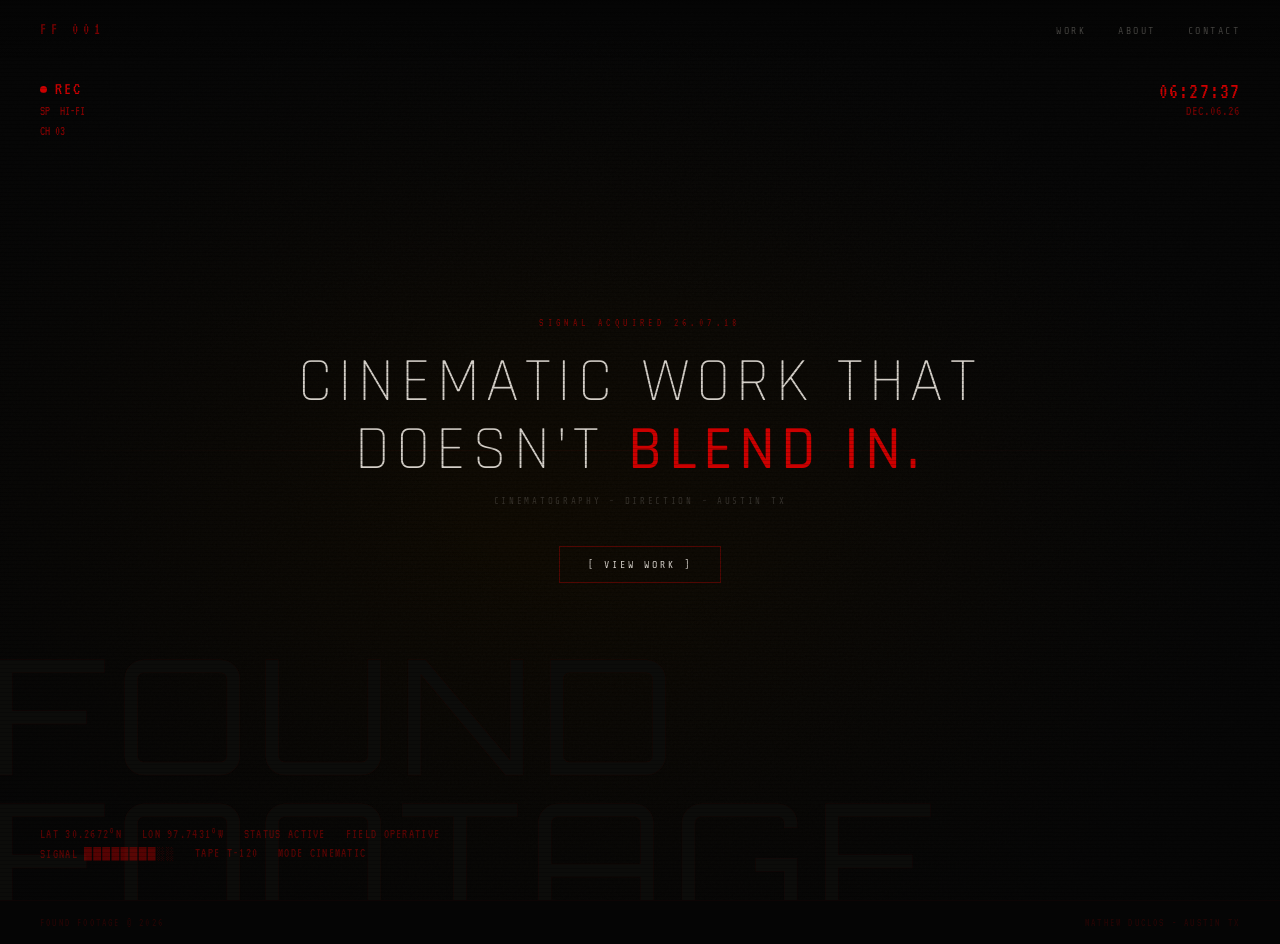
==== commit e7804a60: "Update" ====
--- a/index.html
+++ b/index.html
@@ -3,8 +3,8 @@
 <head>
 <meta charset="UTF-8">
 <meta name="viewport" content="width=device-width, initial-scale=1.0">
-<title>Found Footage — Mathew Duclos</title>
-<meta name="description" content="Cinematography and creative direction for brands that don't blend in. Austin, TX.">
+<title>Found Footage - Mathew Duclos</title>
+<meta name="description" content="Cinematic work that doesn't blend in. Austin, TX.">
 <link rel="preconnect" href="https://fonts.googleapis.com">
 <link rel="preconnect" href="https://fonts.gstatic.com" crossorigin>
 <link href="https://fonts.googleapis.com/css2?family=Share+Tech+Mono&family=VT323&family=Rajdhani:wght@300;400;500;600&family=Orbitron:wght@400;500&display=swap" rel="stylesheet">
@@ -13,7 +13,7 @@
 <body>
 
 <nav>
-  <a href="index.html" class="nav-logo">FF — 001</a>
+  <a href="index.html" class="nav-logo">FF 001</a>
   <ul class="nav-links">
     <li><a href="work.html">Work</a></li>
     <li><a href="about.html">About</a></li>
@@ -43,9 +43,9 @@
   </div>
 
   <div class="hero-content">
-    <p class="hero-eyebrow">Signal acquired — 26.07.18</p>
-    <h1 class="hero-headline">For brands that<br>don't <span class="accent">blend in.</span></h1>
-    <p class="hero-sub">Cinematography — Direction — Austin TX</p>
+    <p class="hero-eyebrow">Signal acquired 26.07.18</p>
+    <h1 class="hero-headline">Cinematic work that<br>doesn't <span class="accent">blend in.</span></h1>
+    <p class="hero-sub">Cinematography - Direction - Austin TX</p>
     <a href="work.html" class="hero-cta">[ view work ]</a>
   </div>
 
@@ -66,7 +66,7 @@
 
 <footer>
   <p>Found Footage © 2026</p>
-  <p>Mathew Duclos — Austin TX</p>
+  <p>Mathew Duclos - Austin TX</p>
 </footer>
 
 <script>
--- a/style.css
+++ b/style.css
@@ -98,6 +98,19 @@
 .tracking-line { position: absolute; top: 50%; left: 0; right: 0; height: 1px; background: linear-gradient(to right, transparent, rgba(204,0,0,0.05), transparent); z-index: 3; pointer-events: none; }
 
 /* WORK GRID (work.html) */
+.work-intro {
+  padding: 32px 40px 8px;
+  border-bottom: 0.5px solid rgba(204,0,0,0.06);
+}
+.work-intro p {
+  font-family: var(--display);
+  font-weight: 300;
+  font-size: clamp(15px, 1.8vw, 18px);
+  color: rgba(212,207,200,0.6);
+  line-height: 1.6;
+  letter-spacing: 0.02em;
+  max-width: 720px;
+}
 .work-grid { display: grid; grid-template-columns: 1fr 1fr; }
 .work-item { aspect-ratio: 16/9; position: relative; overflow: hidden; border-right: 0.5px solid rgba(204,0,0,0.06); border-bottom: 0.5px solid rgba(204,0,0,0.06); cursor: crosshair; display: block; text-decoration: none; color: inherit; }
 .work-item-1 { background: radial-gradient(ellipse at 35% 65%, #180900 0%, var(--bg) 75%); }
@@ -120,7 +133,10 @@
 .about-body .label { font-family: var(--vt); font-size: 12px; letter-spacing: 0.3em; color: var(--red); opacity: 0.4; text-transform: uppercase; margin-bottom: 8px; display: block; }
 
 /* CONTACT PAGE */
-.contact-content { padding: 80px 40px 120px; display: flex; flex-direction: column; align-items: flex-start; gap: 40px; }
+.contact-content { padding: 80px 40px 120px; display: flex; flex-direction: column; align-items: flex-start; gap: 40px; position: relative; overflow: hidden; }
+.contact-bg-video { position: absolute; inset: 0; width: 100%; height: 100%; object-fit: cover; opacity: 0.22; z-index: 0; }
+.contact-content-overlay { position: absolute; inset: 0; background: var(--bg); opacity: 0.35; z-index: 1; pointer-events: none; }
+.contact-status, .contact-headline, .contact-email-big, .contact-meta { position: relative; z-index: 2; }
 .contact-headline { font-family: var(--display); font-weight: 300; font-size: clamp(28px, 4.5vw, 44px); color: var(--white); letter-spacing: 0.04em; line-height: 1.4; max-width: 700px; text-transform: uppercase; }
 .contact-headline .accent { color: var(--red); font-weight: 500; }
 .contact-status { font-family: var(--vt); font-size: 13px; letter-spacing: 0.2em; color: var(--red); opacity: 0.35; text-transform: uppercase; }
